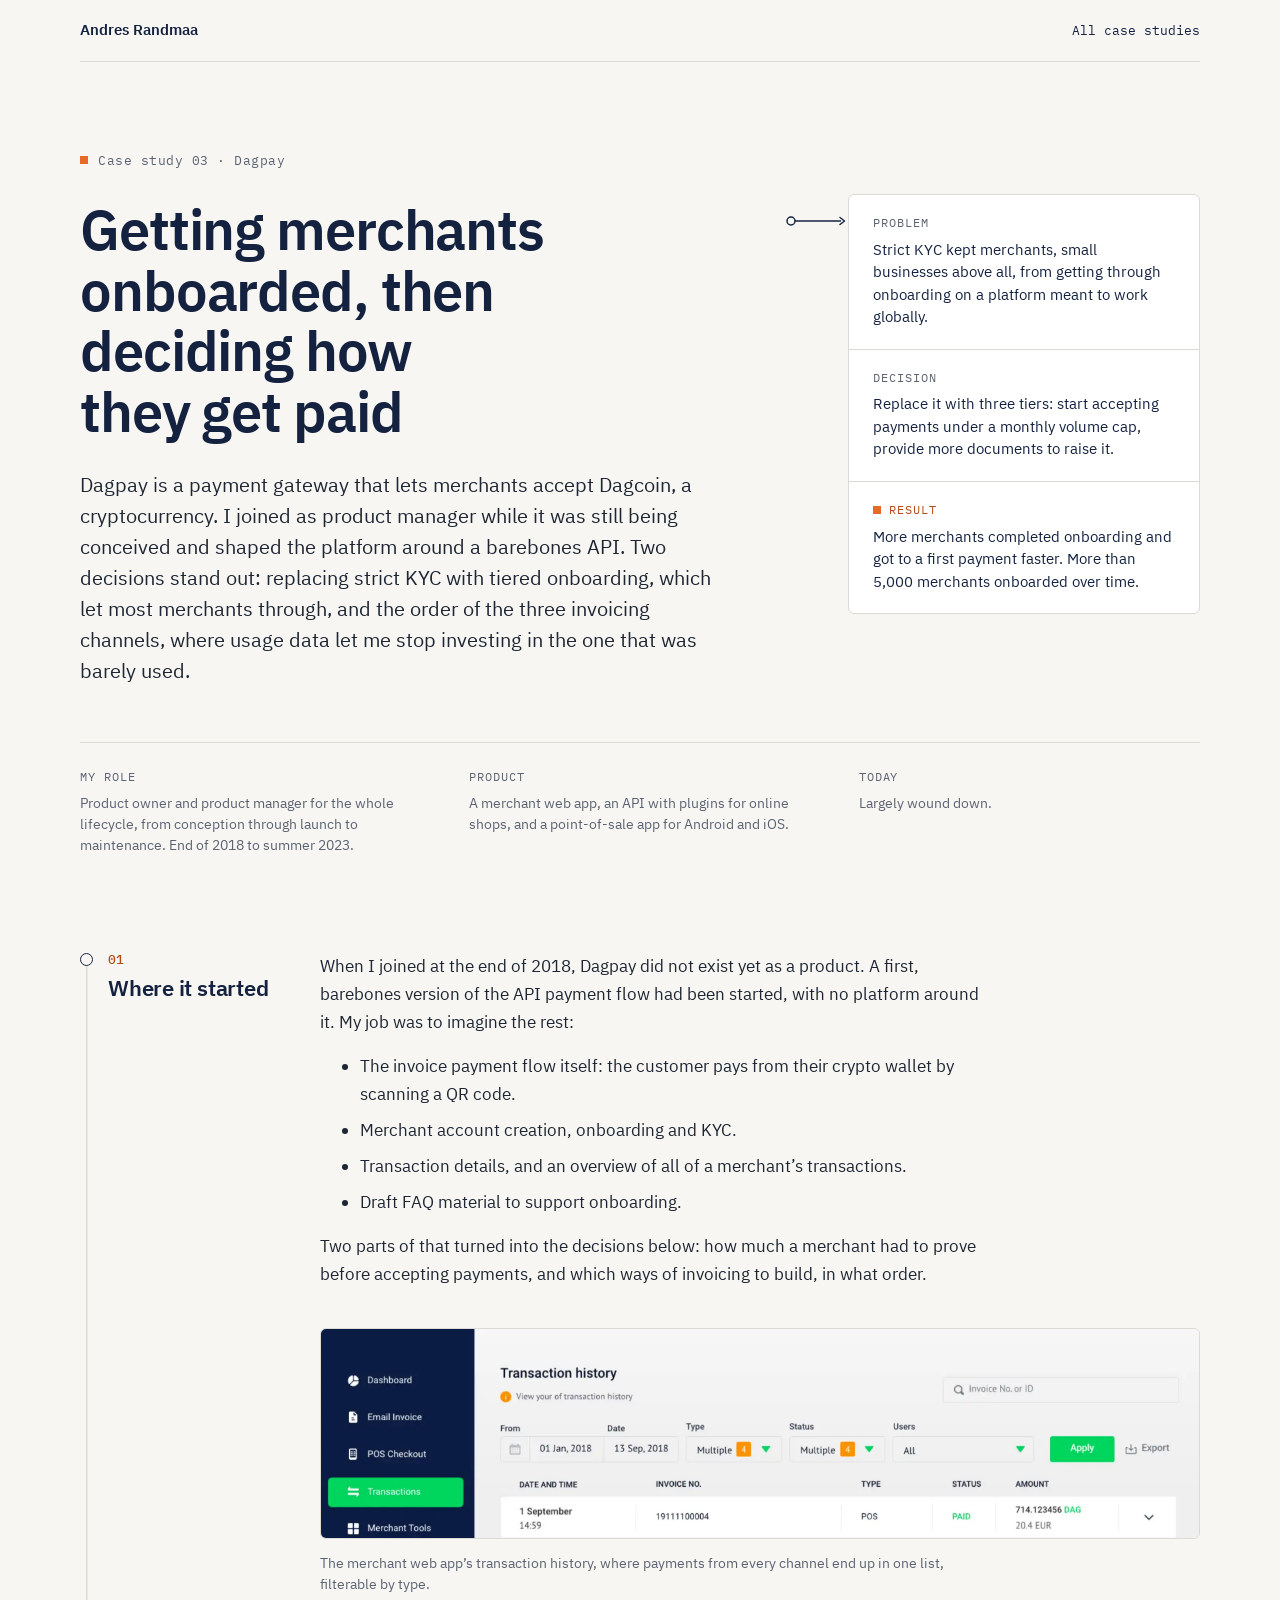
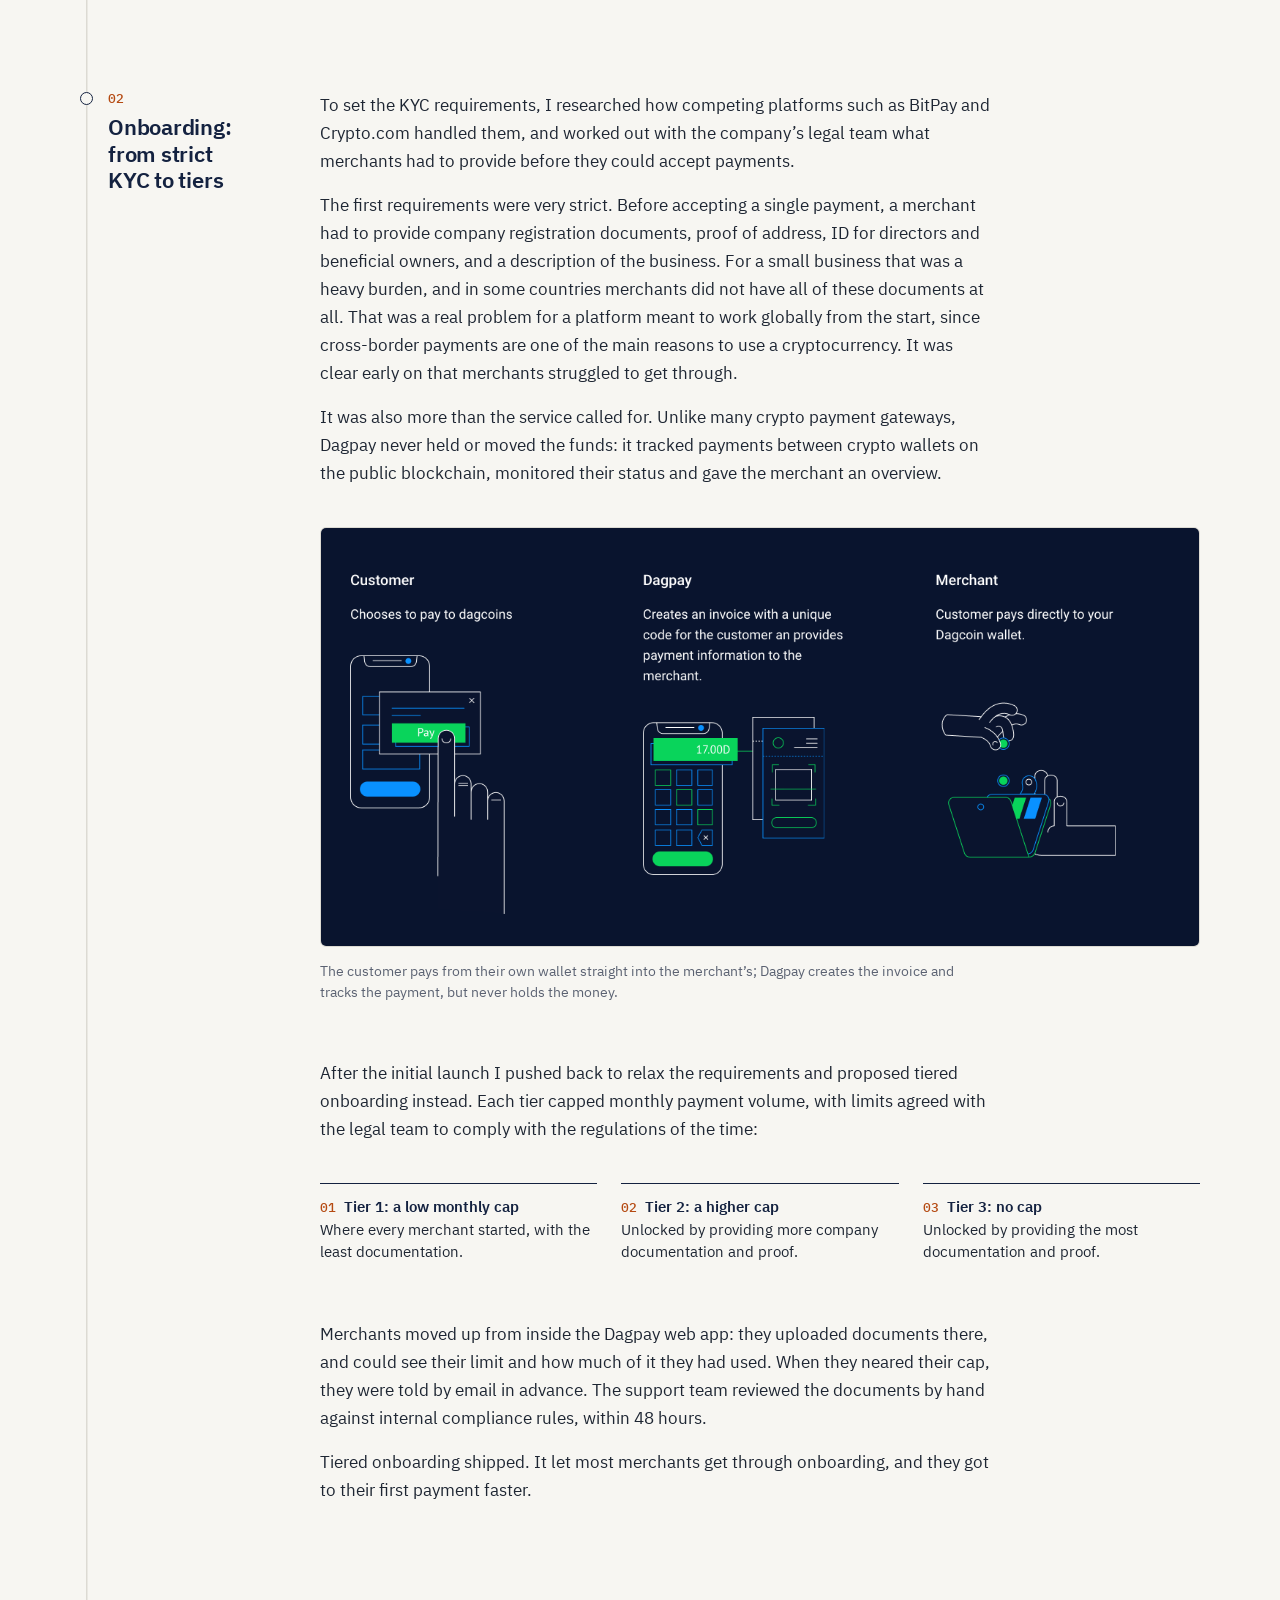
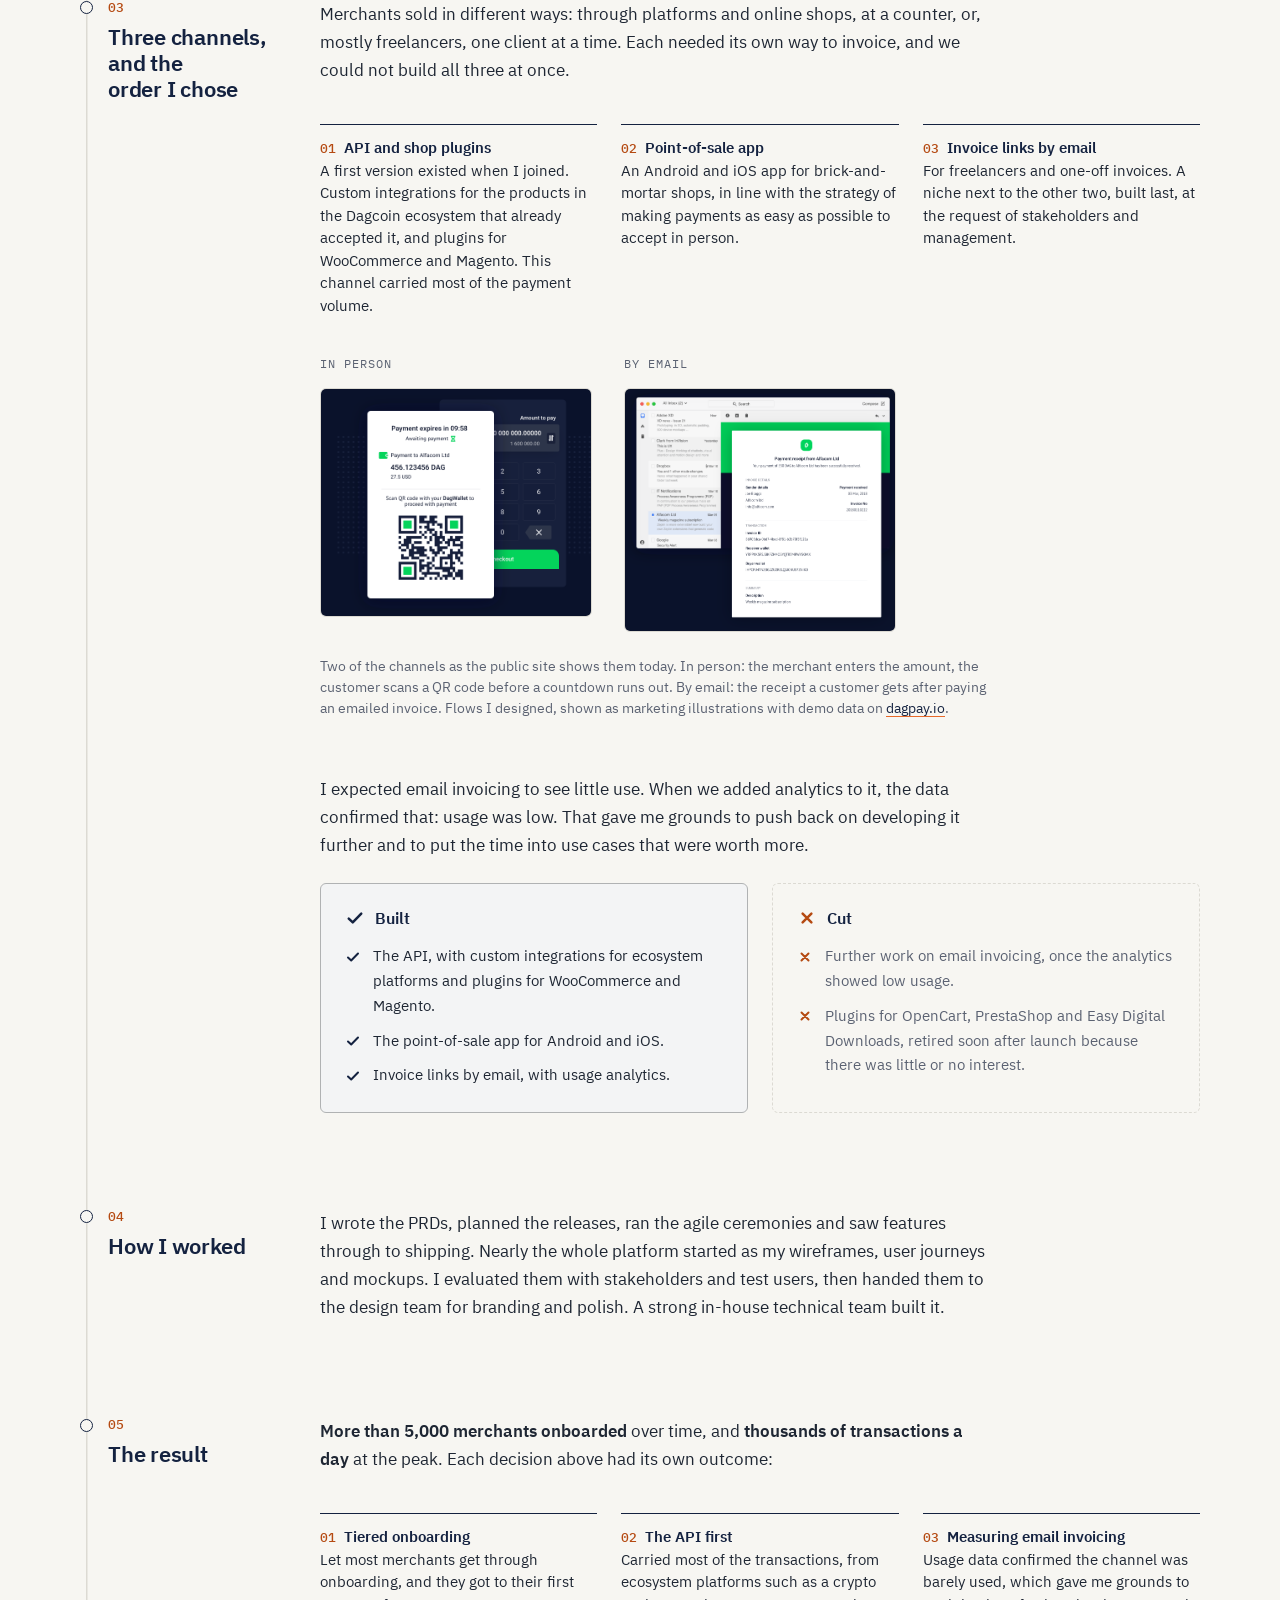
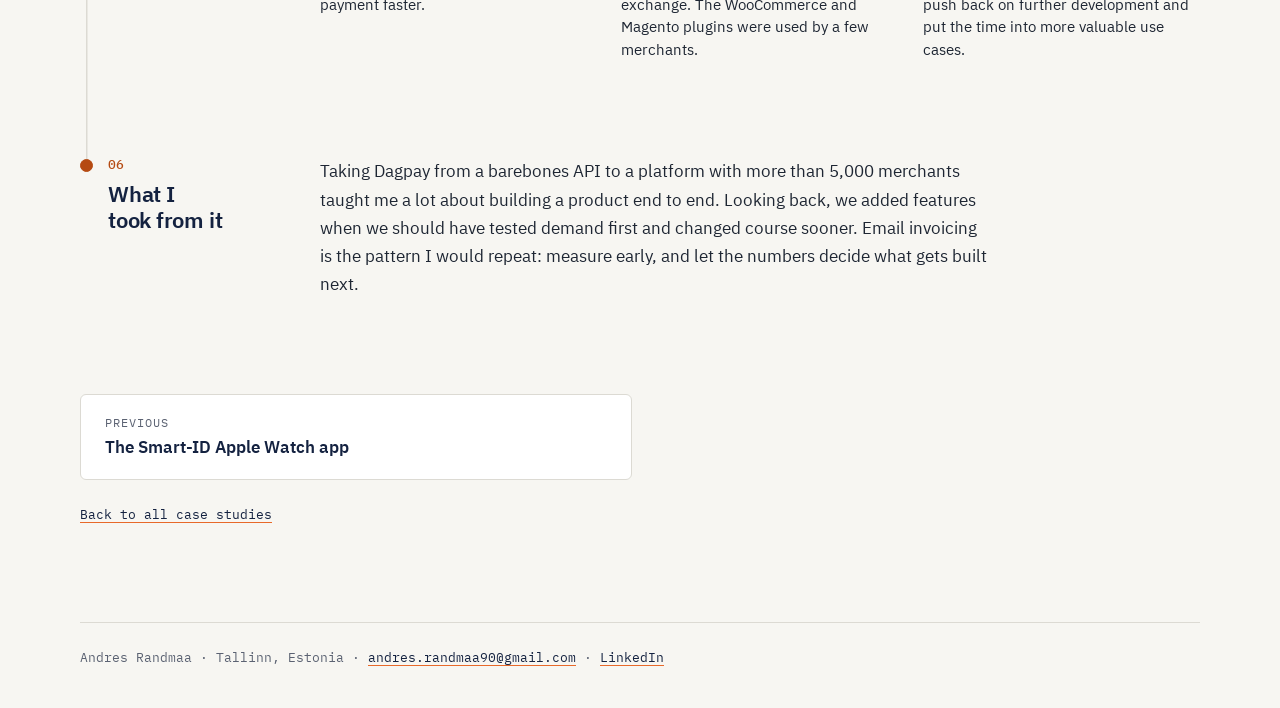
==== dagpay.html @ 3f81c3dc "Publish the portfolio site Generated from the private portfolio repo with scripts/publish.py.  Co-Au" ====
<!doctype html>
<html lang="en">
<head>
  <meta charset="utf-8">
  <meta name="viewport" content="width=device-width, initial-scale=1">
  <meta name="robots" content="noindex, nofollow">
  <title>Dagpay · Andres Randmaa</title>
  <meta name="description" content="How I replaced strict KYC with tiered onboarding at Dagpay, a crypto payment gateway for merchants, and ordered its three invoicing channels using usage data.">
  <link rel="icon" href="favicon.svg" type="image/svg+xml">
  <link rel="stylesheet" href="styles.css">
</head>
<body>
  <a class="skip" href="#main">Skip to content</a>
  <div class="wrap">
    <header class="site-header">
      <a class="site-name" href="index.html">Andres Randmaa</a>
      <nav aria-label="Site">
        <ul class="site-nav">
          <li><a href="index.html">All case studies</a></li>
        </ul>
      </nav>
    </header>

    <main id="main">
      <div class="intro intro-case">
        <div class="intro-text">
          <p class="eyebrow">Case study 03 · Dagpay</p>
          <h1>Getting merchants onboarded, then deciding how they get paid</h1>
          <p class="lede">Dagpay is a payment gateway that lets merchants accept Dagcoin, a cryptocurrency. I joined as product manager while it was still being conceived and shaped the platform around a barebones API. Two decisions stand out: replacing strict KYC with tiered onboarding, which let most merchants through, and the order of the three invoicing channels, where usage data let me stop investing in the one that was barely used.</p>
        </div>
        <dl class="facts">
          <div>
            <dt>Problem</dt>
            <dd>Strict KYC kept merchants, small businesses above all, from getting through onboarding on a platform meant to work globally.</dd>
          </div>
          <div>
            <dt>Decision</dt>
            <dd>Replace it with three tiers: start accepting payments under a monthly volume cap, provide more documents to raise it.</dd>
          </div>
          <div class="is-result">
            <dt>Result</dt>
            <dd>More merchants completed onboarding and got to a first payment faster. More than 5,000 merchants onboarded over time.</dd>
          </div>
        </dl>
      </div>
      <dl class="facts-meta">
        <div>
          <dt>My role</dt>
          <dd>Product owner and product manager for the whole lifecycle, from conception through launch to maintenance. End of 2018 to summer 2023.</dd>
        </div>
        <div>
          <dt>Product</dt>
          <dd>A merchant web app, an API with plugins for online shops, and a point-of-sale app for Android and iOS.</dd>
        </div>
        <div>
          <dt>Today</dt>
          <dd>Largely wound down.</dd>
        </div>
      </dl>

      <section aria-labelledby="problem">
        <h2 id="problem"><span class="step">01</span>Where it started</h2>
        <div class="prose">
          <p>When I joined at the end of 2018, Dagpay did not exist yet as a product. A first, barebones version of the API payment flow had been started, with no platform around it. My job was to imagine the rest:</p>
          <ul>
            <li>The invoice payment flow itself: the customer pays from their crypto wallet by scanning a QR code.</li>
            <li>Merchant account creation, onboarding and KYC.</li>
            <li>Transaction details, and an overview of all of a merchant’s transactions.</li>
            <li>Draft FAQ material to support onboarding.</li>
          </ul>
          <p>Two parts of that turned into the decisions below: how much a merchant had to prove before accepting payments, and which ways of invoicing to build, in what order.</p>
        </div>

        <figure>
          <img class="shot" src="assets/dagpay/site-transactions.png" width="1496" height="355" alt="The Dagpay merchant web app as shown on the public site. A sidebar with Dashboard, Email Invoice, POS Checkout, Transactions (selected) and Merchant Tools. The Transaction history page has a date range from 1 Jan 2018 to 13 Sep 2018, filters for type, status and users, Apply and Export, and a first row: 1 September 14:59, invoice 19111100004, type POS, status Paid, 714.123456 DAG, 20.4 EUR.">
          <figcaption>The merchant web app’s transaction history, where payments from every channel end up in one list, filterable by type.</figcaption>
        </figure>
      </section>

      <section aria-labelledby="onboarding">
        <h2 id="onboarding"><span class="step">02</span>Onboarding: from strict KYC to tiers</h2>
        <div class="prose">
          <p>To set the KYC requirements, I researched how competing platforms such as BitPay and Crypto.com handled them, and worked out with the company’s legal team what merchants had to provide before they could accept payments.</p>
          <p>The first requirements were very strict. Before accepting a single payment, a merchant had to provide company registration documents, proof of address, ID for directors and beneficial owners, and a description of the business. For a small business that was a heavy burden, and in some countries merchants did not have all of these documents at all. That was a real problem for a platform meant to work globally from the start, since cross-border payments are one of the main reasons to use a cryptocurrency. It was clear early on that merchants struggled to get through.</p>
          <p>It was also more than the service called for. Unlike many crypto payment gateways, Dagpay never held or moved the funds: it tracked payments between crypto wallets on the public blockchain, monitored their status and gave the merchant an overview.</p>
        </div>

        <figure>
          <img class="shot" src="assets/dagpay/site-how-it-works.png" width="1200" height="571" alt="Three line illustrations from the Dagpay website. Customer: chooses to pay in dagcoins, a finger tapping a green Pay button on a phone. Dagpay: creates an invoice with a unique code for the customer and provides payment information to the merchant, a point-of-sale keypad showing 17.00D next to a QR code. Merchant: customer pays directly to your Dagcoin wallet, a hand dropping a coin into a wallet.">
          <figcaption>The customer pays from their own wallet straight into the merchant’s; Dagpay creates the invoice and tracks the payment, but never holds the money.</figcaption>
        </figure>

        <div class="prose">
          <p>After the initial launch I pushed back to relax the requirements and proposed tiered onboarding instead. Each tier capped monthly payment volume, with limits agreed with the legal team to comply with the regulations of the time:</p>
        </div>
        <ol class="flow">
          <li>
            <strong>Tier 1: a low monthly cap</strong>
            Where every merchant started, with the least documentation.
          </li>
          <li>
            <strong>Tier 2: a higher cap</strong>
            Unlocked by providing more company documentation and proof.
          </li>
          <li>
            <strong>Tier 3: no cap</strong>
            Unlocked by providing the most documentation and proof.
          </li>
        </ol>
        <div class="prose">
          <p>Merchants moved up from inside the Dagpay web app: they uploaded documents there, and could see their limit and how much of it they had used. When they neared their cap, they were told by email in advance. The support team reviewed the documents by hand against internal compliance rules, within 48 hours.</p>
          <p>Tiered onboarding shipped. It let most merchants get through onboarding, and they got to their first payment faster.</p>
        </div>
      </section>

      <section aria-labelledby="order">
        <h2 id="order"><span class="step">03</span>Three channels, and the order I chose</h2>
        <div class="prose">
          <p>Merchants sold in different ways: through platforms and online shops, at a counter, or, mostly freelancers, one client at a time. Each needed its own way to invoice, and we could not build all three at once.</p>
        </div>
        <ol class="flow">
          <li>
            <strong>API and shop plugins</strong>
            A first version existed when I joined. Custom integrations for the products in the Dagcoin ecosystem that already accepted it, and plugins for WooCommerce and Magento. This channel carried most of the payment volume.
          </li>
          <li>
            <strong>Point-of-sale app</strong>
            An Android and iOS app for brick-and-mortar shops, in line with the strategy of making payments as easy as possible to accept in person.
          </li>
          <li>
            <strong>Invoice links by email</strong>
            For freelancers and one-off invoices. A niche next to the other two, built last, at the request of stakeholders and management.
          </li>
        </ol>

        <figure class="pair">
          <div>
            <h3>In person</h3>
            <img class="shot" src="assets/dagpay/site-pos.png" width="1280" height="1080" alt="Point-of-sale checkout as shown on the Dagpay website. Behind, the merchant’s keypad for entering the amount to pay. In front, the screen the customer sees: Payment expires in 09:58, awaiting payment, payment to Alfacom Ltd, 456.123456 DAG, 27.5 USD, and a QR code to scan with the DagWallet app.">
          </div>
          <div>
            <h3>By email</h3>
            <img class="shot" src="assets/dagpay/site-email.png" width="1290" height="1160" alt="Email invoicing as shown on the Dagpay website. A mail client with a payment receipt from Alfacom Ltd open: your payment of 550 DAG has been received, with sender details, payment date, invoice number, invoice ID, receiver and buyer wallets, and the description Weekly magazine subscription.">
          </div>
          <figcaption>Two of the channels as the public site shows them today. In person: the merchant enters the amount, the customer scans a QR code before a countdown runs out. By email: the receipt a customer gets after paying an emailed invoice. Flows I designed, shown as marketing illustrations with demo data on <a href="https://www.dagpay.io">dagpay.io</a>.</figcaption>
        </figure>

        <div class="prose">
          <p>I expected email invoicing to see little use. When we added analytics to it, the data confirmed that: usage was low. That gave me grounds to push back on developing it further and to put the time into use cases that were worth more.</p>
        </div>
        <div class="split">
          <div class="panel">
            <h3>Built</h3>
            <ul>
              <li>The API, with custom integrations for ecosystem platforms and plugins for WooCommerce and Magento.</li>
              <li>The point-of-sale app for Android and iOS.</li>
              <li>Invoice links by email, with usage analytics.</li>
            </ul>
          </div>
          <div class="panel">
            <h3>Cut</h3>
            <ul>
              <li>Further work on email invoicing, once the analytics showed low usage.</li>
              <li>Plugins for OpenCart, PrestaShop and Easy Digital Downloads, retired soon after launch because there was little or no interest.</li>
            </ul>
          </div>
        </div>
      </section>

      <section aria-labelledby="work">
        <h2 id="work"><span class="step">04</span>How I worked</h2>
        <div class="prose">
          <p>I wrote the PRDs, planned the releases, ran the agile ceremonies and saw features through to shipping. Nearly the whole platform started as my wireframes, user journeys and mockups. I evaluated them with stakeholders and test users, then handed them to the design team for branding and polish. A strong in-house technical team built it.</p>
        </div>
      </section>

      <section aria-labelledby="result">
        <h2 id="result"><span class="step">05</span>The result</h2>
        <div class="prose">
          <p><strong>More than 5,000 merchants onboarded</strong> over time, and <strong>thousands of transactions a day</strong> at the peak. Each decision above had its own outcome:</p>
        </div>
        <ol class="flow">
          <li>
            <strong>Tiered onboarding</strong>
            Let most merchants get through onboarding, and they got to their first payment faster.
          </li>
          <li>
            <strong>The API first</strong>
            Carried most of the transactions, from ecosystem platforms such as a crypto exchange. The WooCommerce and Magento plugins were used by a few merchants.
          </li>
          <li>
            <strong>Measuring email invoicing</strong>
            Usage data confirmed the channel was barely used, which gave me grounds to push back on further development and put the time into more valuable use cases.
          </li>
        </ol>
      </section>

      <section aria-labelledby="learned">
        <h2 id="learned"><span class="step">06</span>What I took from it</h2>
        <div class="prose">
          <p>Taking Dagpay from a barebones API to a platform with more than 5,000 merchants taught me a lot about building a product end to end. Looking back, we added features when we should have tested demand first and changed course sooner. Email invoicing is the pattern I would repeat: measure early, and let the numbers decide what gets built next.</p>
        </div>
      </section>

      <nav class="next" aria-label="More case studies">
        <a href="smart-id.html"><span>Previous</span>The Smart-ID Apple Watch app</a>
      </nav>
      <p class="next-home"><a href="index.html">Back to all case studies</a></p>
    </main>

    <footer class="site-footer">
      <p>Andres Randmaa · Tallinn, Estonia · <a href="mailto:andres.randmaa90@gmail.com">andres.randmaa90@gmail.com</a> · <a href="https://www.linkedin.com/in/andres-randmaa-b232aaa1">LinkedIn</a></p>
    </footer>
  </div>
</body>
</html>
---- styles.css ----
/* Andres Randmaa — portfolio
   Plain CSS, no build step. Spacing sits on a 4px grid.
   Look: a working document. Navy ink, orange marks, IBM Plex Sans with
   Plex Mono for labels, a faint dot grid behind each page's intro. */

@font-face {
  font-family: "IBM Plex Sans";
  font-style: normal;
  font-weight: 400;
  font-display: swap;
  src: url("assets/fonts/ibm-plex-sans-latin-400.woff2") format("woff2");
  unicode-range: U+0000-00FF, U+0131, U+0152-0153, U+02BB-02BC, U+02C6, U+02DA, U+02DC, U+0304, U+0308, U+0329, U+2000-206F, U+20AC, U+2122, U+2191, U+2193, U+2212, U+2215, U+FEFF, U+FFFD;
}

@font-face {
  font-family: "IBM Plex Sans";
  font-style: normal;
  font-weight: 600;
  font-display: swap;
  src: url("assets/fonts/ibm-plex-sans-latin-600.woff2") format("woff2");
  unicode-range: U+0000-00FF, U+0131, U+0152-0153, U+02BB-02BC, U+02C6, U+02DA, U+02DC, U+0304, U+0308, U+0329, U+2000-206F, U+20AC, U+2122, U+2191, U+2193, U+2212, U+2215, U+FEFF, U+FFFD;
}

@font-face {
  font-family: "IBM Plex Mono";
  font-style: normal;
  font-weight: 400;
  font-display: swap;
  src: url("assets/fonts/ibm-plex-mono-latin-400.woff2") format("woff2");
  unicode-range: U+0000-00FF, U+0131, U+0152-0153, U+02BB-02BC, U+02C6, U+02DA, U+02DC, U+0304, U+0308, U+0329, U+2000-206F, U+20AC, U+2122, U+2191, U+2193, U+2212, U+2215, U+FEFF, U+FFFD;
}

@font-face {
  font-family: "IBM Plex Mono";
  font-style: normal;
  font-weight: 500;
  font-display: swap;
  src: url("assets/fonts/ibm-plex-mono-latin-500.woff2") format("woff2");
  unicode-range: U+0000-00FF, U+0131, U+0152-0153, U+02BB-02BC, U+02C6, U+02DA, U+02DC, U+0304, U+0308, U+0329, U+2000-206F, U+20AC, U+2122, U+2191, U+2193, U+2212, U+2215, U+FEFF, U+FFFD;
}

:root {
  --bg: #f7f6f2;
  --surface: #ffffff;
  --tint: #eceae4;
  --ink: #142240;
  --text: #1e2633;
  --muted: #5b6272;
  --line: #dcdad3;
  --grid: rgb(20 34 64 / 0.1);
  --accent: #e8692a;       /* marks only: squares and icons, never text */
  --accent-text: #b54a12;  /* orange for small text, and fills behind text */
  --on-accent: #ffffff;

  --font: "IBM Plex Sans", -apple-system, BlinkMacSystemFont, "Segoe UI", "Helvetica Neue", sans-serif;
  --mono: "IBM Plex Mono", ui-monospace, "SF Mono", Menlo, Consolas, monospace;

  --measure: 42rem;
  --wide: 70rem;
  --gutter: 2rem;
  --radius: 6px;

  /* Journey-map connector: hollow node, line, arrowhead. Used as a mask so
     it takes the theme's ink colour. */
  --connector: url("data:image/svg+xml,%3Csvg xmlns='http://www.w3.org/2000/svg' viewBox='0 0 64 12' fill='none' stroke='black' stroke-width='1.5'%3E%3Ccircle cx='6' cy='6' r='4'/%3E%3Cpath d='M10 6h46'/%3E%3Cpath d='M55 2.5l4.5 3.5-4.5 3.5' stroke-linejoin='round' stroke-linecap='round'/%3E%3C/svg%3E");
}

@media (prefers-color-scheme: dark) {
  :root {
    --bg: #0e1626;
    --surface: #152036;
    --tint: #1a2740;
    --ink: #e8ecf4;
    --text: #d3d9e4;
    --muted: #9aa3b5;
    --line: #28344c;
    --grid: rgb(232 236 244 / 0.07);
    --accent: #f0803f;
    --accent-text: #f59a63;
    --on-accent: #0e1626;
  }
}

*,
*::before,
*::after {
  box-sizing: border-box;
}

html {
  -webkit-text-size-adjust: 100%;
  text-size-adjust: 100%;
  scroll-padding-top: 5rem;
}

::selection {
  background: var(--accent-text);
  color: var(--on-accent);
}

body {
  margin: 0;
  background: var(--bg);
  color: var(--text);
  font-family: var(--font);
  font-size: 1.0625rem;
  line-height: 1.65;
  text-rendering: optimizeLegibility;
  -webkit-font-smoothing: antialiased;
}

strong,
b {
  font-weight: 600;
}

a {
  color: var(--ink);
  text-decoration-thickness: 1px;
  text-decoration-color: var(--accent);
  text-underline-offset: 0.2em;
}

a:hover {
  text-decoration-thickness: 2px;
}

:focus-visible {
  outline: 2px solid var(--accent);
  outline-offset: 3px;
  border-radius: 2px;
}

.skip {
  position: absolute;
  left: -999rem;
}

.skip:focus {
  left: var(--gutter);
  top: 0.75rem;
  z-index: 20;
  background: var(--surface);
  padding: 0.5rem 0.75rem;
}

/* Layout */

.wrap {
  max-width: calc(var(--wide) + 2 * var(--gutter));
  margin: 0 auto;
  padding: 0 var(--gutter);
}

.prose {
  max-width: var(--measure);
}

/* Stays in reach while reading a long case study. */
.site-header {
  position: sticky;
  top: 0;
  z-index: 10;
  display: flex;
  flex-wrap: wrap;
  justify-content: space-between;
  align-items: center;
  gap: 0.5rem 2rem;
  padding: 1.125rem 0;
  border-bottom: 1px solid var(--line);
  background: color-mix(in srgb, var(--bg) 92%, transparent);
  -webkit-backdrop-filter: saturate(1.4) blur(12px);
  backdrop-filter: saturate(1.4) blur(12px);
}

.site-header a {
  color: var(--ink);
  text-decoration: none;
}

.site-header a:hover {
  text-decoration: underline;
  text-decoration-color: var(--accent);
}

.site-name {
  font-size: 0.9375rem;
  font-weight: 600;
}

.site-name,
.site-nav li {
  white-space: nowrap;
}

.site-nav {
  display: flex;
  flex-wrap: wrap;
  gap: 0.25rem 1.5rem;
  margin: 0;
  padding: 0;
  list-style: none;
  font-family: var(--mono);
  font-size: 0.8125rem;
}

.site-nav [aria-current="page"] {
  text-decoration: underline;
  text-underline-offset: 0.3em;
}

main {
  padding: 0 0 6rem;
}

.site-footer {
  display: flex;
  flex-wrap: wrap;
  justify-content: space-between;
  gap: 0.5rem 1.5rem;
  border-top: 1px solid var(--line);
  padding: 1.5rem 0 2.5rem;
  color: var(--muted);
  font-family: var(--mono);
  font-size: 0.8125rem;
}

.site-footer p {
  margin: 0;
}

/* Type */

h1,
h2,
h3,
h4 {
  color: var(--ink);
  line-height: 1.2;
  margin: 0;
  text-wrap: balance;
}

h1 {
  font-size: clamp(2.25rem, 1.5rem + 2.8vw, 3.5rem);
  font-weight: 600;
  line-height: 1.08;
  letter-spacing: -0.02em;
  max-width: 17ch;
}

h2 {
  font-size: 1.5rem;
  font-weight: 600;
  letter-spacing: -0.01em;
  margin-top: 5rem;
}

h3 {
  font-size: 1.125rem;
  font-weight: 600;
  margin-top: 2.5rem;
}

p,
ul,
ol {
  margin: 1rem 0 0;
}

.screens + .prose,
.map + .prose {
  margin-top: 2rem;
}

.prose li + li {
  margin-top: 0.5rem;
}

/* Mono label with an orange square, above each page title. */
.eyebrow {
  display: flex;
  align-items: center;
  gap: 0.625rem;
  margin: 0 0 1.75rem;
  color: var(--muted);
  font-family: var(--mono);
  font-size: 0.8125rem;
  letter-spacing: 0.04em;
}

.eyebrow::before {
  content: "";
  flex: none;
  width: 8px;
  height: 8px;
  background: var(--accent);
}

.lede {
  margin-top: 1.75rem;
  font-size: clamp(1.125rem, 1.05rem + 0.35vw, 1.25rem);
  line-height: 1.55;
  max-width: 40rem;
}

.step {
  display: block;
  margin-bottom: 0.5rem;
  color: var(--accent-text);
  font-family: var(--mono);
  font-size: 0.8125rem;
  font-weight: 500;
  letter-spacing: 0;
}

.source {
  color: var(--muted);
  font-size: 0.875rem;
}

/* Small mono label in a box: Before, After, a domain. */
.tag {
  display: inline-block;
  padding: 0.0625rem 0.5rem;
  border: 1px solid currentColor;
  border-radius: 3px;
  font-family: var(--mono);
  font-size: 0.6875rem;
  font-weight: 500;
  letter-spacing: 0.08em;
  line-height: 1.6;
  text-transform: uppercase;
  white-space: nowrap;
}

/* Intro at the top of every page. Its mark comes from Andres's journey
   maps: a connector that starts at a hollow node and ends in an arrow,
   leading from the intro text to the card beside it. */

.intro {
  padding: 5.5rem 0 4.5rem;
}

.contents,
.intro-case .facts {
  position: relative;
}

.contents::before,
.intro-case .facts::before {
  content: "";
  position: absolute;
  top: 1.25rem;
  left: -4rem;
  width: 4rem;
  height: 0.75rem;
  background: var(--ink);
  -webkit-mask: var(--connector) left center / 100% 100% no-repeat;
  mask: var(--connector) left center / 100% 100% no-repeat;
}

@media (max-width: 60rem) {
  .contents::before,
  .intro-case .facts::before {
    display: none;
  }
}

/* Home: text on the left, a contents card on the right. */
.intro-home {
  display: flex;
  flex-wrap: wrap;
  align-items: flex-end;
  gap: 3rem 4rem;
}

.intro-text {
  flex: 1 1 34rem;
  min-width: 0;
}

.intro-links {
  display: flex;
  flex-wrap: wrap;
  gap: 0.75rem;
  margin-top: 2.25rem;
}

.button {
  display: inline-flex;
  align-items: center;
  min-height: 2.75rem;
  padding: 0 1.25rem;
  border: 1px solid var(--ink);
  border-radius: 4px;
  color: var(--ink);
  font-size: 0.9375rem;
  font-weight: 600;
  text-decoration: none;
}

.button:hover {
  background: var(--surface);
}

.button-primary {
  background: var(--ink);
  color: var(--bg);
}

.button-primary:hover {
  background: var(--ink);
  box-shadow: 0 0 0 3px var(--grid);
}

.contents {
  flex: 0 1 21rem;
  min-width: 0;
  padding: 0.5rem 1.5rem 0.75rem;
  background: var(--surface);
  border: 1px solid var(--line);
  border-radius: var(--radius);
}

.contents h2 {
  margin: 0.75rem 0 0.25rem;
  color: var(--muted);
  font-family: var(--mono);
  font-size: 0.75rem;
  font-weight: 400;
  letter-spacing: 0.08em;
  text-transform: uppercase;
}

.contents ol {
  margin: 0;
  padding: 0;
  list-style: none;
}

.contents li + li {
  border-top: 1px solid var(--line);
}

.contents a {
  display: grid;
  grid-template-columns: 2rem 1fr auto;
  gap: 0.75rem;
  align-items: baseline;
  padding: 0.875rem 0;
  text-decoration: none;
}

.contents a:hover strong {
  text-decoration: underline;
  text-decoration-color: var(--accent);
  text-underline-offset: 0.2em;
}

.contents .num {
  color: var(--accent-text);
  font-family: var(--mono);
  font-size: 0.8125rem;
}

.contents strong {
  display: block;
  color: var(--ink);
  line-height: 1.4;
}

.contents .domain {
  color: var(--muted);
  font-size: 0.875rem;
}

.contents .count {
  color: var(--muted);
  font-family: var(--mono);
  font-size: 0.75rem;
}

/* Case study intro: title and intro on the left, the problem, decision and
   result card beside them, so the outcome is visible on arrival. Background
   facts follow underneath as a muted, unboxed row. */

.intro-case {
  display: flex;
  flex-wrap: wrap;
  align-items: flex-start;
  gap: 2.5rem 4rem;
  padding-bottom: 3.5rem;
}

.intro-case .intro-text {
  flex: 1 1 34rem;
  min-width: 0;
}

.facts {
  flex: 0 1 22rem;
  min-width: 0;
  margin: 2.75rem 0 0;  /* lines the card up with the headline, below the eyebrow */
  background: var(--surface);
  border: 1px solid var(--line);
  border-radius: var(--radius);
}

.facts > div {
  padding: 1.125rem 1.5rem 1.25rem;
}

.facts > div + div {
  border-top: 1px solid var(--line);
}

.facts dt,
.facts-meta dt {
  display: flex;
  align-items: center;
  gap: 0.5rem;
  color: var(--muted);
  font-family: var(--mono);
  font-size: 0.75rem;
  letter-spacing: 0.08em;
  text-transform: uppercase;
}

.facts dd {
  margin: 0.375rem 0 0;
  color: var(--ink);
  font-size: 0.9375rem;
  line-height: 1.5;
}

.facts .is-result dt {
  color: var(--accent-text);
}

.facts .is-result dt::before {
  content: "";
  width: 8px;
  height: 8px;
  background: var(--accent);
}

.facts-meta {
  display: grid;
  grid-template-columns: repeat(auto-fit, minmax(15rem, 1fr));
  gap: 1.25rem 3rem;
  margin: 0;
  padding-top: 1.5rem;
  border-top: 1px solid var(--line);
}

.facts-meta dd {
  margin: 0.375rem 0 0;
  max-width: 28rem;
  color: var(--muted);
  font-size: 0.875rem;
  line-height: 1.5;
}

@media (max-width: 60rem) {
  .facts {
    flex-basis: 100%;
    margin-top: 0;
  }
}

/* Case study sections: number and title in a left column that stays in
   view, content on the right. */

main > section {
  display: grid;
  grid-template-columns: 12rem minmax(0, 1fr);
  column-gap: 3rem;
  align-items: start;
  padding-top: 6rem;
}

main > section > * {
  grid-column: 2;
  min-width: 0;
}

main > section > h2 {
  grid-column: 1;
  grid-row: 1 / span 60;
  position: sticky;
  top: 5.5rem;
  margin: 0;
  padding-left: 1.75rem;
  font-size: 1.375rem;
}

/* The journey rail: a line down the left column joining the sections, with
   a hollow node at each section number. The titles stick while you read, so
   each node travels down the rail with its section; the last one is filled. */
main > section {
  background: linear-gradient(var(--line), var(--line)) 6px 0 / 1.5px 100% no-repeat;
}

main > section:first-of-type {
  background-position: 6px 6.5rem;
}

main > section:last-of-type {
  background-size: 1.5px 6.5rem;
}

main > section:first-of-type:last-of-type {
  background: none;
}

main > section > h2 .step {
  position: relative;
}

main > section > h2 .step::before {
  content: "";
  position: absolute;
  left: -1.75rem;
  top: 50%;
  width: 0.8125rem;
  height: 0.8125rem;
  margin-top: -0.40625rem;
  border: 1.5px solid var(--ink);
  border-radius: 50%;
  background: var(--bg);
}

main > section:last-of-type > h2 .step::before {
  border-color: var(--accent-text);
  background: var(--accent-text);
}

main > section > h2 + *,
main > section > h2 + * > :first-child {
  margin-top: 0;
}

@media (max-width: 56rem) {
  main > section {
    display: block;
    padding-top: 4.5rem;
  }

  main > section,
  main > section:first-of-type,
  main > section:last-of-type {
    background: none;
  }

  main > section > h2 {
    position: static;
    margin-bottom: 1.25rem;
    padding-left: 0;
    font-size: 1.5rem;
  }

  main > section > h2 .step::before {
    display: none;
  }
}

/* Built / cut */

.split {
  display: grid;
  grid-template-columns: repeat(auto-fit, minmax(16rem, 1fr));
  gap: 1.5rem;
  margin-top: 1.5rem;
}

.panel {
  padding: 1.5rem;
  background: var(--surface);
  border: 1px solid var(--line);
  border-radius: var(--radius);
}

.panel h3 {
  display: flex;
  align-items: center;
  gap: 0.625rem;
  margin-top: 0;
  font-size: 1rem;
}

.panel ul {
  padding: 0;
  list-style: none;
  font-size: 0.9375rem;
}

.panel li {
  position: relative;
  padding-left: 1.75rem;
}

.panel li + li {
  margin-top: 0.625rem;
}

/* Built first, cut second. Built is a solid navy-tinted panel with navy
   checks; cut sits back, unfilled with a dashed edge, its crosses in orange.
   Icons are masks so they take the theme's colours. */
.panel h3::before,
.panel li::before {
  content: "";
  flex: none;
  background: currentColor;
  -webkit-mask: var(--icon) center / contain no-repeat;
  mask: var(--icon) center / contain no-repeat;
}

.panel h3::before {
  width: 1.25rem;
  height: 1.25rem;
}

.panel li::before {
  position: absolute;
  left: 0;
  top: 0.3em;
  width: 1rem;
  height: 1rem;
}

.split > .panel:nth-child(1) {
  --icon: url("data:image/svg+xml,%3Csvg xmlns='http://www.w3.org/2000/svg' viewBox='0 0 16 16' fill='none' stroke='black' stroke-width='2' stroke-linecap='round' stroke-linejoin='round'%3E%3Cpath d='M3 8.5l3.2 3L13 4.5'/%3E%3C/svg%3E");
  background: color-mix(in srgb, var(--ink) 5%, var(--surface));
  border-color: color-mix(in srgb, var(--ink) 22%, var(--line));
}

.split > .panel:nth-child(1) h3::before,
.split > .panel:nth-child(1) li::before {
  color: var(--ink);
}

.split > .panel:nth-child(2) {
  --icon: url("data:image/svg+xml,%3Csvg xmlns='http://www.w3.org/2000/svg' viewBox='0 0 16 16' fill='none' stroke='black' stroke-width='2' stroke-linecap='round'%3E%3Cpath d='M4.5 4.5l7 7M11.5 4.5l-7 7'/%3E%3C/svg%3E");
  background: transparent;
  border-style: dashed;
}

.split > .panel:nth-child(2) h3::before,
.split > .panel:nth-child(2) li::before {
  color: var(--accent-text);
}

.split > .panel:nth-child(2) li {
  color: var(--muted);
}

/* Flow */

.flow {
  display: grid;
  grid-template-columns: repeat(auto-fit, minmax(11rem, 1fr));
  gap: 2rem 1.5rem;
  margin: 2.5rem 0 0;
  padding: 0;
  list-style: none;
  counter-reset: flow;
}

.flow + .prose,
.flow + figure {
  margin-top: 2.5rem;
}

.flow li {
  counter-increment: flow;
  padding-top: 0.75rem;
  border-top: 1px solid var(--ink);
  font-size: 0.9375rem;
  line-height: 1.5;
}

.flow li strong {
  display: block;
  color: var(--ink);
}

.flow li strong::before {
  content: counter(flow, decimal-leading-zero) " ";
  color: var(--accent-text);
  font-family: var(--mono);
  font-size: 0.8125rem;
  font-weight: 500;
}

/* Figures */

figure {
  margin: 2.5rem 0 0;
}

figcaption {
  margin-top: 0.875rem;
  color: var(--muted);
  font-size: 0.875rem;
  line-height: 1.5;
  max-width: var(--measure);
}

/* Before / After labels are filled pills, like the condition labels on
   Andres's journey maps: navy for before, orange for after. One rule
   everywhere: the pill sits above its image; captions only describe. */
.label {
  display: inline-block;
  padding: 0.125rem 0.625rem;
  border: 0;
  border-radius: 999px;
  background: var(--ink);
  color: var(--bg);
  font-family: var(--mono);
  font-size: 0.6875rem;
  font-weight: 500;
  letter-spacing: 0.08em;
  line-height: 1.6;
  text-transform: uppercase;
}

.label {
  margin: 0 0 0.75rem;
}

.label-after {
  background: var(--accent-text);
  color: var(--on-accent);
}

img {
  display: block;
  max-width: 100%;
  height: auto;
}

/* Diagrams exported on a light canvas keep that canvas in dark mode. */
.map > a {
  display: block;
  padding: 0.5rem;
  background: #fff;
  border: 1px solid var(--line);
  border-radius: var(--radius);
}

/* Desktop screenshots */
.shot {
  width: 100%;
  border: 1px solid var(--line);
  border-radius: var(--radius);
  background: var(--surface);
}

/* Numbered markers placed over a screenshot, matched by a numbered list. */
.annotated {
  position: relative;
}

.marker {
  position: absolute;
  transform: translate(-50%, -50%);
  display: grid;
  place-items: center;
  width: 1.625rem;
  height: 1.625rem;
  border-radius: 50%;
  background: var(--accent-text);
  color: var(--on-accent);
  box-shadow: 0 0 0 3px var(--surface);
  font-family: var(--mono);
  font-size: 0.8125rem;
  font-weight: 500;
  line-height: 1;
}

.details {
  display: grid;
  grid-template-columns: repeat(auto-fit, minmax(15rem, 1fr));
  gap: 1.5rem 2rem;
  margin-top: 1.5rem;
  padding: 1.5rem 0 0;
  border-top: 1px solid var(--line);
  list-style: none;
  counter-reset: detail;
}

.prose .details li + li {
  margin-top: 0;
}

.details li {
  counter-increment: detail;
  position: relative;
  padding-left: 2.375rem;
  font-size: 0.9375rem;
  line-height: 1.55;
}

.details li::before {
  content: counter(detail);
  position: absolute;
  left: 0;
  top: 0;
  display: grid;
  place-items: center;
  width: 1.625rem;
  height: 1.625rem;
  border-radius: 50%;
  background: var(--accent-text);
  color: var(--on-accent);
  font-family: var(--mono);
  font-size: 0.8125rem;
  font-weight: 500;
  line-height: 1;
}

.details strong {
  display: block;
  color: var(--ink);
}

/* Before / after pair of desktop screenshots */
.pair {
  display: grid;
  grid-template-columns: repeat(auto-fit, minmax(16rem, 1fr));
  gap: 1.5rem 2rem;
  align-items: start;
}

.pair h3 {
  margin: 0 0 1rem;
  color: var(--muted);
  font-family: var(--mono);
  font-size: 0.75rem;
  font-weight: 400;
  letter-spacing: 0.08em;
  text-transform: uppercase;
}

.pair .shot + .shot {
  margin-top: 1rem;
}

.pair figcaption {
  grid-column: 1 / -1;
  margin-top: 0;
}

.pair + .prose,
figure + .prose {
  margin-top: 2.5rem;
}

/* Row of phone screens */
.phones {
  display: grid;
  grid-template-columns: repeat(4, minmax(0, 1fr));
  gap: 1rem;
}

/* Two phones, top-aligned, each under its own label when they compare. */
.phones-two {
  grid-template-columns: repeat(2, minmax(0, 17rem));
  gap: 1rem 2rem;
  align-items: start;
}

@media (max-width: 34rem) {
  .phones-two {
    grid-template-columns: repeat(2, minmax(0, 1fr));
    gap: 1rem;
  }
}

.phones.hero-phones {
  margin-top: 3rem;
  grid-template-columns: repeat(3, minmax(0, 15rem));
}

.phones img {
  width: 100%;
  border-radius: 12px;
}

.phones figcaption {
  grid-column: 1 / -1;
  margin-top: 0;
}

@media (max-width: 34rem) {
  .phones {
    grid-template-columns: repeat(2, minmax(0, 1fr));
  }
}

/* Before / after screens */

/* Before and after side by side: always two columns, never an empty third. */
.screens {
  display: grid;
  grid-template-columns: repeat(2, minmax(0, 1fr));
  gap: 2rem 3rem;
}

@media (max-width: 40rem) {
  .screens {
    grid-template-columns: 1fr;
  }
}

.screens-row {
  display: flex;
  gap: 1rem;
  align-items: flex-start;
}

.screens-row > img,
.screens-row > a {
  flex: 0 1 calc(50% - 0.5rem);
  min-width: 0;
}

/* Screens that open at full size when selected. */
.screens-row > a {
  display: block;
  cursor: zoom-in;
}

.screens-row > a img {
  width: 100%;
  transition: border-color 0.15s ease;
}

.screens-row > a:hover img {
  border-color: var(--ink);
}

.screens img {
  border: 1px solid var(--line);
  border-radius: 12px;
}

/* Before above after, for rows of three screens. */
.screens-stacked {
  grid-template-columns: 1fr;
}

.screens-stacked .screens-row > * {
  flex: 0 1 16rem;
}

/* Four screens per row are too small on a phone: wrap to two */
@media (max-width: 40rem) {
  .screens-stacked .screens-row {
    flex-wrap: wrap;
  }

  .screens-stacked .screens-row > * {
    flex: 0 0 calc(50% - 0.5rem);
  }
}

.screens + .screens {
  margin-top: 3rem;
}

.screens figcaption {
  grid-column: 1 / -1;
  margin-top: 0;
}

/* Home */

.cases {
  margin: 0;
  padding: 0;
  list-style: none;
}

.case {
  padding: 3rem 0 4rem;
  border-top: 1px solid var(--ink);
}

.case-head {
  display: flex;
  flex-wrap: wrap;
  justify-content: space-between;
  align-items: baseline;
  gap: 0.5rem 1.5rem;
  margin-bottom: 2rem;
}

.case h2 {
  display: flex;
  align-items: baseline;
  gap: 1rem;
  margin: 0;
  font-size: 1.75rem;
}

.case-num {
  color: var(--accent-text);
  font-family: var(--mono);
  font-size: 0.875rem;
  font-weight: 500;
}

.case .role {
  display: flex;
  flex-wrap: wrap;
  align-items: center;
  gap: 0.5rem 0.75rem;
  margin: 0;
  color: var(--muted);
  font-size: 0.875rem;
}

.case .role .tag {
  border-color: var(--line);
  border-radius: 999px;
  letter-spacing: 0.02em;
  text-transform: none;
  font-weight: 400;
}

/* Studies within a case: equal weight, side by side when there is room. */
.studies {
  display: grid;
  grid-template-columns: repeat(auto-fill, minmax(17rem, 1fr));
  gap: 2.5rem 2rem;
  margin: 0;
  padding: 0;
  list-style: none;
}

.study-thumb {
  display: block;
  margin-bottom: 1rem;
  border: 1px solid var(--line);
  border-radius: var(--radius);
  overflow: hidden;
  background: var(--surface);
  transition: border-color 0.15s ease;
}

.studies li:hover .study-thumb {
  border-color: var(--ink);
}

.study-thumb img {
  display: block;
  width: 100%;
  height: auto;
  aspect-ratio: 16 / 10;
  object-fit: cover;
  object-position: top;
}

/* Two phone screens side by side, cropped to their top. */
.study-thumb-pair {
  display: flex;
  gap: 1rem;
  aspect-ratio: 16 / 10;
  padding: 0.875rem 1.125rem 0;
  background: var(--tint);
}

.study-thumb-pair img {
  flex: 1 1 0;
  width: 0;
  height: 100%;
  aspect-ratio: auto;
  border-radius: 4px 4px 0 0;
}

.study-num {
  margin: 0 0 0.25rem;
  color: var(--accent-text);
  font-family: var(--mono);
  font-size: 0.75rem;
}

.studies h3 {
  margin: 0;
  font-size: 1.1875rem;
  line-height: 1.3;
}

.studies h3 a {
  color: var(--ink);
  text-decoration: none;
}

.studies li:hover h3 a,
.studies h3 a:focus-visible {
  text-decoration: underline;
  text-decoration-color: var(--accent);
  text-underline-offset: 0.2em;
}

.case .studies p {
  margin-top: 0.375rem;
  color: var(--muted);
  font-size: 0.9375rem;
  line-height: 1.55;
}

/* Previous / next as cards */

.next {
  display: grid;
  grid-template-columns: repeat(2, minmax(0, 1fr));
  gap: 1rem;
  margin-top: 6rem;
}

.next a {
  display: block;
  padding: 1.25rem 1.5rem;
  background: var(--surface);
  border: 1px solid var(--line);
  border-radius: var(--radius);
  color: var(--ink);
  text-decoration: none;
  font-weight: 600;
  line-height: 1.4;
  transition: border-color 0.15s ease;
}

.next a:hover {
  border-color: var(--ink);
}

.next span {
  display: block;
  margin-bottom: 0.25rem;
  color: var(--muted);
  font-family: var(--mono);
  font-size: 0.75rem;
  font-weight: 400;
  letter-spacing: 0.08em;
  text-transform: uppercase;
}

.next .next-forward {
  grid-column: 2;
  text-align: right;
  border-color: var(--ink);
}

.next .next-forward span {
  color: var(--accent-text);
}

.next-home {
  margin-top: 1.5rem;
  font-family: var(--mono);
  font-size: 0.8125rem;
}

@media (max-width: 34rem) {
  :root {
    --gutter: 1rem;
  }

  .intro {
    padding: 3.5rem 0 3rem;
  }

  .next {
    grid-template-columns: 1fr;
  }

  .next .next-forward {
    grid-column: auto;
    text-align: left;
  }
}

@media (prefers-reduced-motion: reduce) {
  .study-thumb,
  .next a {
    transition: none;
  }
}

@media print {
  :root {
    --bg: #fff;
    --surface: #fff;
    --tint: #f3f3f3;
    --ink: #000;
    --text: #000;
    --muted: #444;
    --line: #ccc;
    --grid: transparent;
  }

  body {
    font-size: 10.5pt;
  }

  .site-nav,
  .skip,
  .next,
  .next-home,
  .intro-links {
    display: none;
  }

  .site-header {
    position: static;
  }

  main > section > h2 {
    position: static;
  }

  main {
    padding: 0;
  }

  .intro {
    padding: 1.5rem 0;
  }

  h2,
  h3 {
    break-after: avoid;
  }

  figure,
  .panel,
  .flow li,
  .facts,
  .facts-meta {
    break-inside: avoid;
  }
}
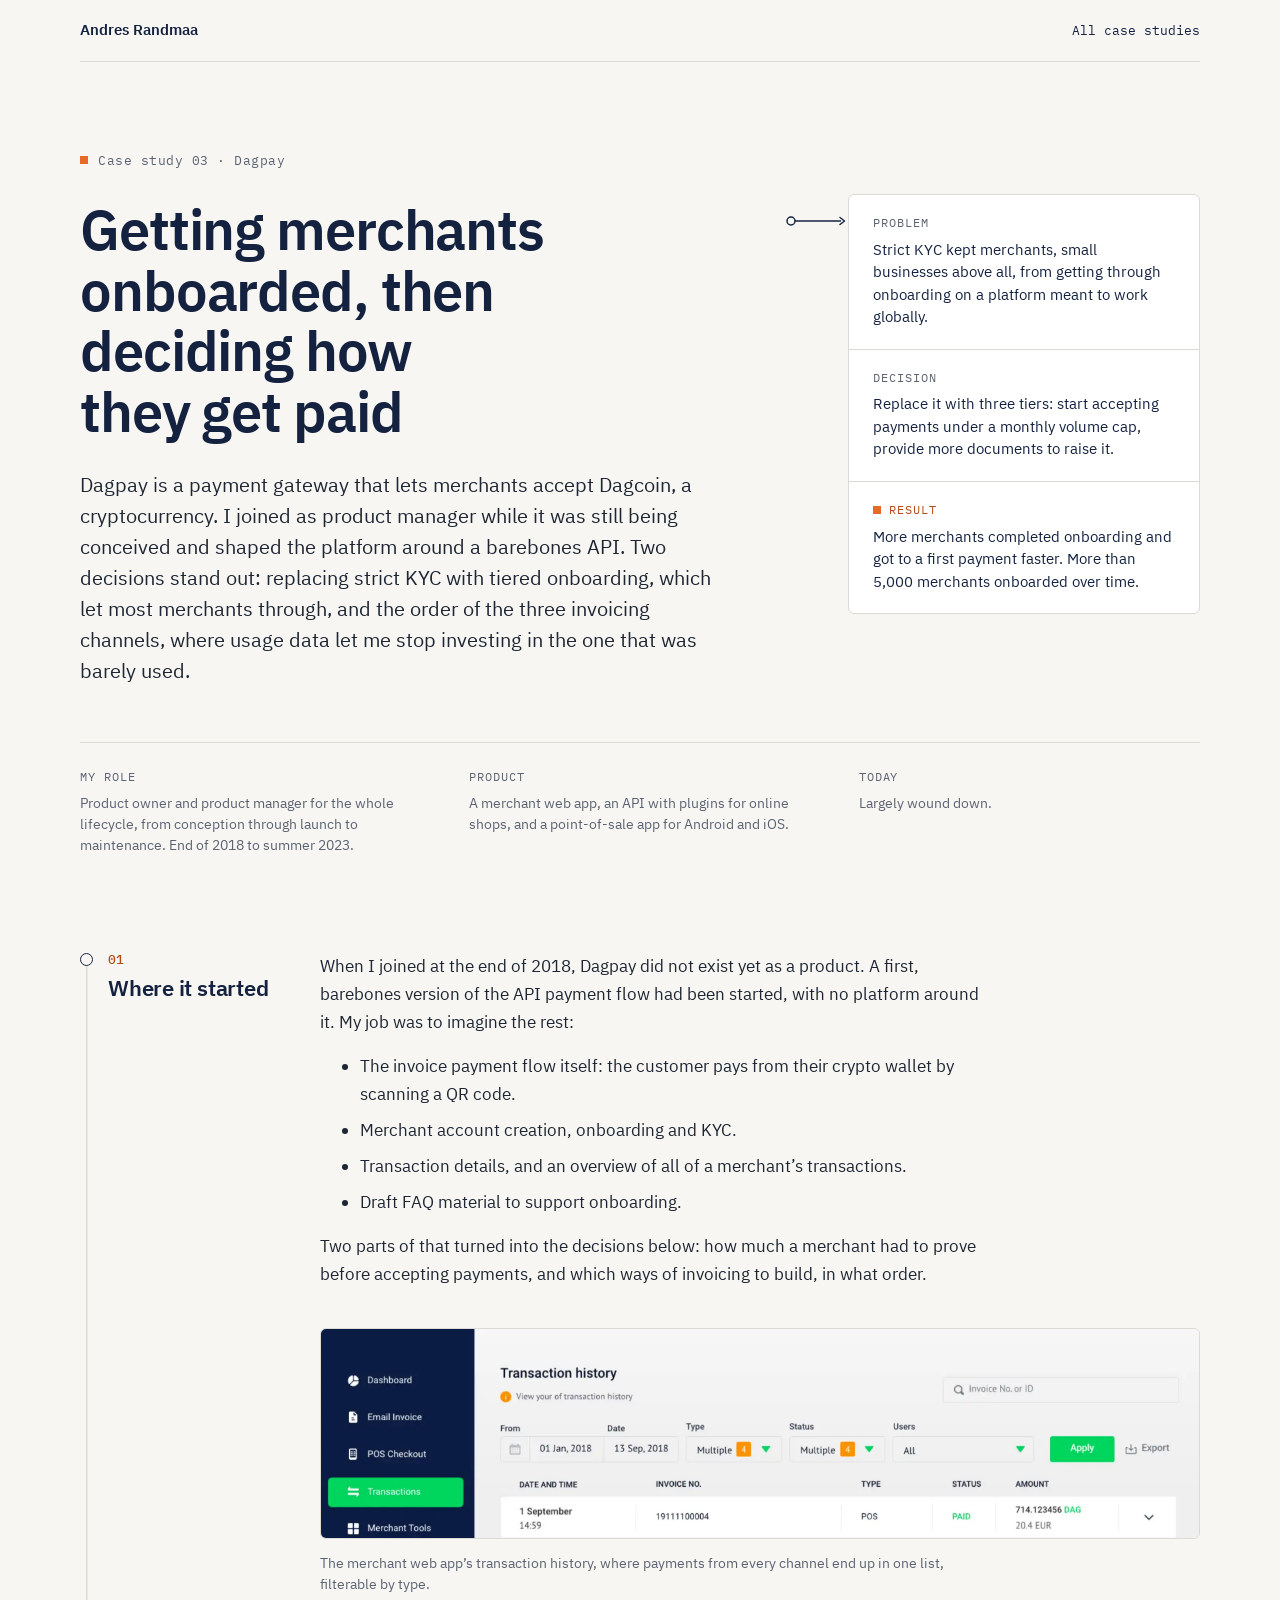
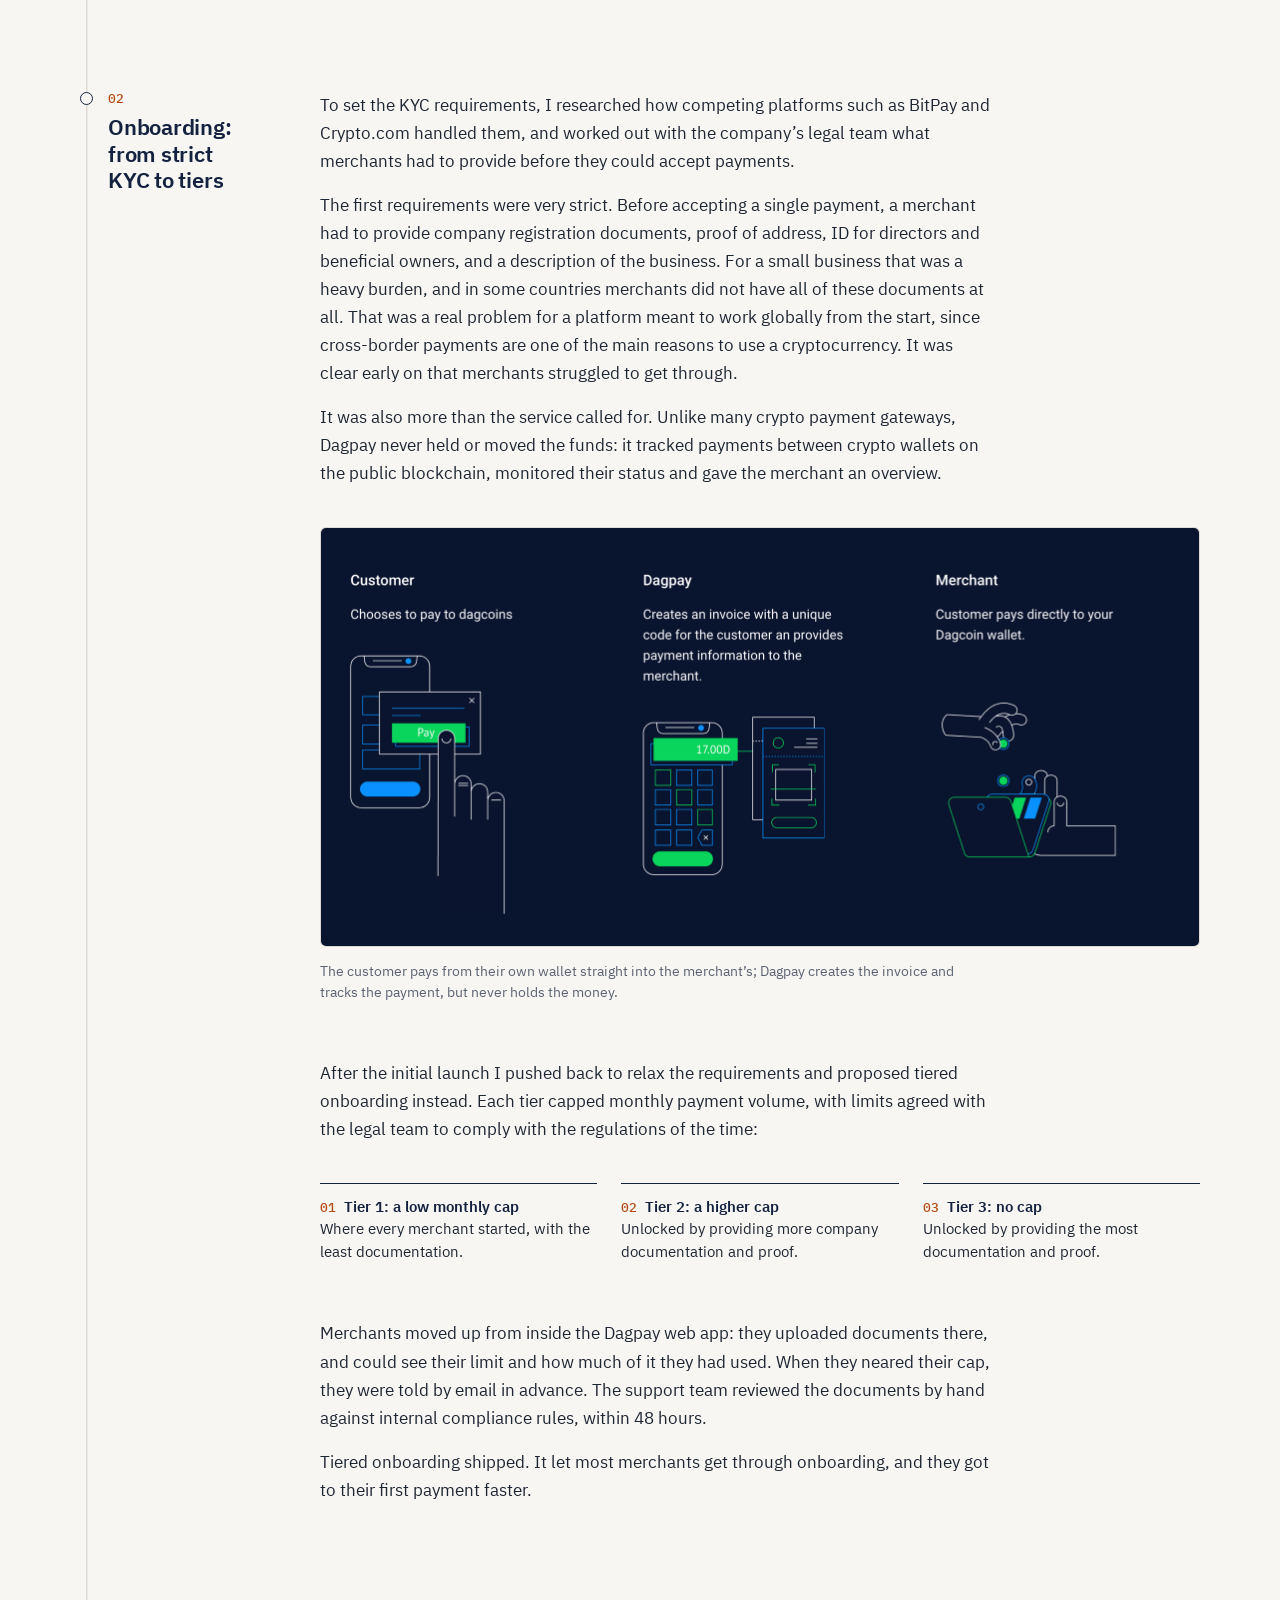
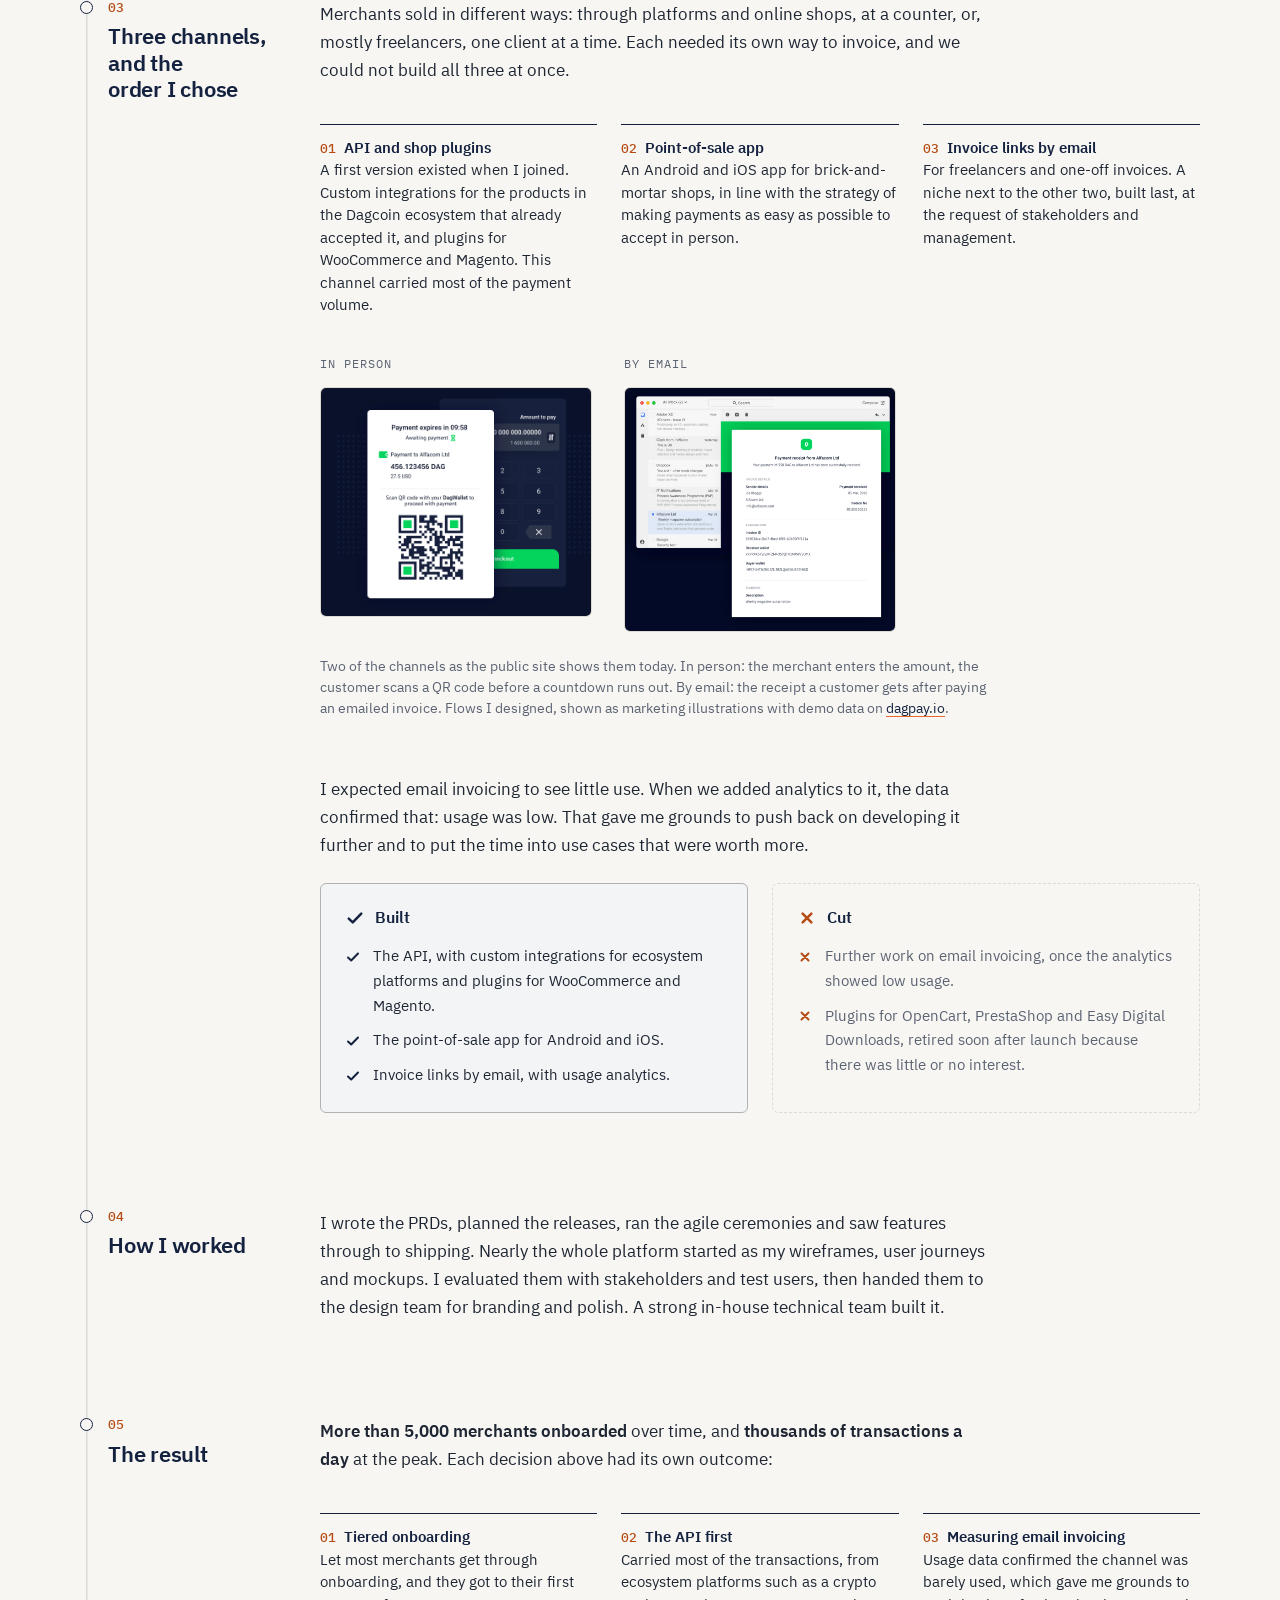
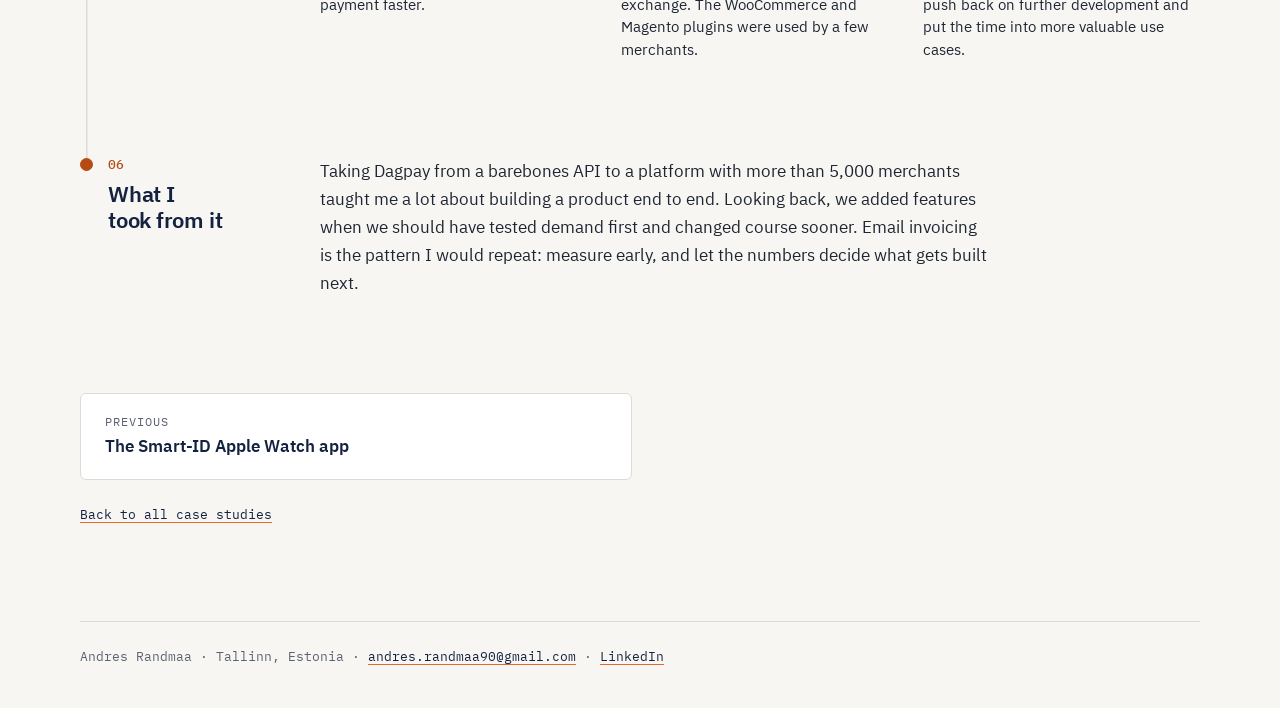
==== commit a4cc7f23: "Publish: lighter images for smoother scrolling Display-size copies of oversized screenshots, async d" ====
--- a/dagpay.html
+++ b/dagpay.html
@@ -8,15 +8,16 @@
   <meta name="description" content="How I replaced strict KYC with tiered onboarding at Dagpay, a crypto payment gateway for merchants, and ordered its three invoicing channels using usage data.">
   <link rel="icon" href="favicon.svg" type="image/svg+xml">
   <link rel="stylesheet" href="styles.css">
+  <script src="site.js" defer></script>
 </head>
 <body>
   <a class="skip" href="#main">Skip to content</a>
   <div class="wrap">
     <header class="site-header">
-      <a class="site-name" href="index.html">Andres Randmaa</a>
+      <a class="site-name" href="./">Andres Randmaa</a>
       <nav aria-label="Site">
         <ul class="site-nav">
-          <li><a href="index.html">All case studies</a></li>
+          <li><a href="./">All case studies</a></li>
         </ul>
       </nav>
     </header>
@@ -72,7 +73,7 @@
         </div>
 
         <figure>
-          <img class="shot" src="assets/dagpay/site-transactions.png" width="1496" height="355" alt="The Dagpay merchant web app as shown on the public site. A sidebar with Dashboard, Email Invoice, POS Checkout, Transactions (selected) and Merchant Tools. The Transaction history page has a date range from 1 Jan 2018 to 13 Sep 2018, filters for type, status and users, Apply and Export, and a first row: 1 September 14:59, invoice 19111100004, type POS, status Paid, 714.123456 DAG, 20.4 EUR.">
+          <img class="shot" src="assets/dagpay/site-transactions.png" width="1496" height="355" alt="The Dagpay merchant web app as shown on the public site. A sidebar with Dashboard, Email Invoice, POS Checkout, Transactions (selected) and Merchant Tools. The Transaction history page has a date range from 1 Jan 2018 to 13 Sep 2018, filters for type, status and users, Apply and Export, and a first row: 1 September 14:59, invoice 19111100004, type POS, status Paid, 714.123456 DAG, 20.4 EUR." decoding="async">
           <figcaption>The merchant web app’s transaction history, where payments from every channel end up in one list, filterable by type.</figcaption>
         </figure>
       </section>
@@ -86,7 +87,7 @@
         </div>
 
         <figure>
-          <img class="shot" src="assets/dagpay/site-how-it-works.png" width="1200" height="571" alt="Three line illustrations from the Dagpay website. Customer: chooses to pay in dagcoins, a finger tapping a green Pay button on a phone. Dagpay: creates an invoice with a unique code for the customer and provides payment information to the merchant, a point-of-sale keypad showing 17.00D next to a QR code. Merchant: customer pays directly to your Dagcoin wallet, a hand dropping a coin into a wallet.">
+          <a class="zoom" href="assets/dagpay/site-how-it-works.png"><img class="shot" src="assets/dagpay/site-how-it-works-display.png" width="1200" height="571" alt="Three line illustrations from the Dagpay website. Customer: chooses to pay in dagcoins, a finger tapping a green Pay button on a phone. Dagpay: creates an invoice with a unique code for the customer and provides payment information to the merchant, a point-of-sale keypad showing 17.00D next to a QR code. Merchant: customer pays directly to your Dagcoin wallet, a hand dropping a coin into a wallet." loading="lazy" decoding="async"></a>
           <figcaption>The customer pays from their own wallet straight into the merchant’s; Dagpay creates the invoice and tracks the payment, but never holds the money.</figcaption>
         </figure>
 
@@ -136,11 +137,11 @@
         <figure class="pair">
           <div>
             <h3>In person</h3>
-            <img class="shot" src="assets/dagpay/site-pos.png" width="1280" height="1080" alt="Point-of-sale checkout as shown on the Dagpay website. Behind, the merchant’s keypad for entering the amount to pay. In front, the screen the customer sees: Payment expires in 09:58, awaiting payment, payment to Alfacom Ltd, 456.123456 DAG, 27.5 USD, and a QR code to scan with the DagWallet app.">
+            <a class="zoom" href="assets/dagpay/site-pos.png"><img class="shot" src="assets/dagpay/site-pos.png" width="1280" height="1080" alt="Point-of-sale checkout as shown on the Dagpay website. Behind, the merchant’s keypad for entering the amount to pay. In front, the screen the customer sees: Payment expires in 09:58, awaiting payment, payment to Alfacom Ltd, 456.123456 DAG, 27.5 USD, and a QR code to scan with the DagWallet app." loading="lazy" decoding="async"></a>
           </div>
           <div>
             <h3>By email</h3>
-            <img class="shot" src="assets/dagpay/site-email.png" width="1290" height="1160" alt="Email invoicing as shown on the Dagpay website. A mail client with a payment receipt from Alfacom Ltd open: your payment of 550 DAG has been received, with sender details, payment date, invoice number, invoice ID, receiver and buyer wallets, and the description Weekly magazine subscription.">
+            <a class="zoom" href="assets/dagpay/site-email.png"><img class="shot" src="assets/dagpay/site-email-display.png" width="1290" height="1160" alt="Email invoicing as shown on the Dagpay website. A mail client with a payment receipt from Alfacom Ltd open: your payment of 550 DAG has been received, with sender details, payment date, invoice number, invoice ID, receiver and buyer wallets, and the description Weekly magazine subscription." loading="lazy" decoding="async"></a>
           </div>
           <figcaption>Two of the channels as the public site shows them today. In person: the merchant enters the amount, the customer scans a QR code before a countdown runs out. By email: the receipt a customer gets after paying an emailed invoice. Flows I designed, shown as marketing illustrations with demo data on <a href="https://www.dagpay.io">dagpay.io</a>.</figcaption>
         </figure>
@@ -205,7 +206,7 @@
       <nav class="next" aria-label="More case studies">
         <a href="smart-id.html"><span>Previous</span>The Smart-ID Apple Watch app</a>
       </nav>
-      <p class="next-home"><a href="index.html">Back to all case studies</a></p>
+      <p class="next-home"><a href="./">Back to all case studies</a></p>
     </main>
 
     <footer class="site-footer">
--- a/styles.css
+++ b/styles.css
@@ -63,6 +63,14 @@
   /* Journey-map connector: hollow node, line, arrowhead. Used as a mask so
      it takes the theme's ink colour. */
   --connector: url("data:image/svg+xml,%3Csvg xmlns='http://www.w3.org/2000/svg' viewBox='0 0 64 12' fill='none' stroke='black' stroke-width='1.5'%3E%3Ccircle cx='6' cy='6' r='4'/%3E%3Cpath d='M10 6h46'/%3E%3Cpath d='M55 2.5l4.5 3.5-4.5 3.5' stroke-linejoin='round' stroke-linecap='round'/%3E%3C/svg%3E");
+
+  /* Link cursors: the connector inside a filled circle, pointing forward or
+     back. Hotspot in the centre; falls back to the hand pointer. site.js
+     replaces them with an animated version (.link-cursor). */
+  --cursor-forward: url("data:image/svg+xml,%3Csvg xmlns='http://www.w3.org/2000/svg' width='40' height='40' viewBox='0 0 48 48' fill='none'%3E%3Ccircle cx='24' cy='24' r='22' fill='%23142240' fill-opacity='0.8'/%3E%3Cg stroke='%23ffffff' stroke-width='2.25' stroke-linecap='round' stroke-linejoin='round'%3E%3Ccircle cx='13' cy='24' r='3.5'/%3E%3Cpath d='M16.5 24H34'/%3E%3Cpath d='M30 19.5l4.5 4.5-4.5 4.5'/%3E%3C/g%3E%3C/svg%3E") 20 20, pointer;
+  --cursor-back: url("data:image/svg+xml,%3Csvg xmlns='http://www.w3.org/2000/svg' width='40' height='40' viewBox='0 0 48 48' fill='none'%3E%3Ccircle cx='24' cy='24' r='22' fill='%23142240' fill-opacity='0.8'/%3E%3Cg stroke='%23ffffff' stroke-width='2.25' stroke-linecap='round' stroke-linejoin='round' transform='matrix%28-1 0 0 1 48 0%29'%3E%3Ccircle cx='13' cy='24' r='3.5'/%3E%3Cpath d='M16.5 24H34'/%3E%3Cpath d='M30 19.5l4.5 4.5-4.5 4.5'/%3E%3C/g%3E%3C/svg%3E") 20 20, pointer;
+  /* The same connector on its own, masked onto the animated cursor. */
+  --cursor-arrow: url("data:image/svg+xml,%3Csvg xmlns='http://www.w3.org/2000/svg' viewBox='0 0 48 48' fill='none' stroke='black' stroke-width='2.25' stroke-linecap='round' stroke-linejoin='round'%3E%3Ccircle cx='13' cy='24' r='3.5'/%3E%3Cpath d='M16.5 24H34'/%3E%3Cpath d='M30 19.5l4.5 4.5-4.5 4.5'/%3E%3C/svg%3E");
 }
 
 @media (prefers-color-scheme: dark) {
@@ -78,6 +86,8 @@
     --accent: #f0803f;
     --accent-text: #f59a63;
     --on-accent: #0e1626;
+    --cursor-forward: url("data:image/svg+xml,%3Csvg xmlns='http://www.w3.org/2000/svg' width='40' height='40' viewBox='0 0 48 48' fill='none'%3E%3Ccircle cx='24' cy='24' r='22' fill='%23e8ecf4' fill-opacity='0.8'/%3E%3Cg stroke='%230e1626' stroke-width='2.25' stroke-linecap='round' stroke-linejoin='round'%3E%3Ccircle cx='13' cy='24' r='3.5'/%3E%3Cpath d='M16.5 24H34'/%3E%3Cpath d='M30 19.5l4.5 4.5-4.5 4.5'/%3E%3C/g%3E%3C/svg%3E") 20 20, pointer;
+    --cursor-back: url("data:image/svg+xml,%3Csvg xmlns='http://www.w3.org/2000/svg' width='40' height='40' viewBox='0 0 48 48' fill='none'%3E%3Ccircle cx='24' cy='24' r='22' fill='%23e8ecf4' fill-opacity='0.8'/%3E%3Cg stroke='%230e1626' stroke-width='2.25' stroke-linecap='round' stroke-linejoin='round' transform='matrix%28-1 0 0 1 48 0%29'%3E%3Ccircle cx='13' cy='24' r='3.5'/%3E%3Cpath d='M16.5 24H34'/%3E%3Cpath d='M30 19.5l4.5 4.5-4.5 4.5'/%3E%3C/g%3E%3C/svg%3E") 20 20, pointer;
   }
 }
 
@@ -91,6 +101,12 @@
   -webkit-text-size-adjust: 100%;
   text-size-adjust: 100%;
   scroll-padding-top: 5rem;
+}
+
+@media (prefers-reduced-motion: no-preference) {
+  html {
+    scroll-behavior: smooth;
+  }
 }
 
 ::selection {
@@ -388,29 +404,50 @@
 }
 
 .button {
+  position: relative;
+  isolation: isolate;
   display: inline-flex;
   align-items: center;
   min-height: 2.75rem;
   padding: 0 1.25rem;
-  border: 1px solid var(--ink);
-  border-radius: 4px;
   color: var(--ink);
   font-size: 0.9375rem;
   font-weight: 600;
   text-decoration: none;
 }
 
-.button:hover {
+/* Border and fill sit on their own layer, so on hover only the container
+   grows and the label stays put. */
+.button::before {
+  content: "";
+  position: absolute;
+  inset: 0;
+  z-index: -1;
+  border: 1px solid var(--ink);
+  border-radius: 4px;
+  transition: background-color 0.2s cubic-bezier(0.65, 0, 0.35, 1), box-shadow 0.2s cubic-bezier(0.65, 0, 0.35, 1), transform 0.2s cubic-bezier(0.65, 0, 0.35, 1);
+}
+
+.button:hover::before {
   background: var(--surface);
 }
 
+@media (hover: hover) {
+  .button:hover::before {
+    transform: scale(1.04);
+  }
+}
+
 .button-primary {
+  color: var(--bg);
+}
+
+.button-primary::before,
+.button-primary:hover::before {
   background: var(--ink);
-  color: var(--bg);
-}
-
-.button-primary:hover {
-  background: var(--ink);
+}
+
+.button-primary:hover::before {
   box-shadow: 0 0 0 3px var(--grid);
 }
 
@@ -847,6 +884,24 @@
   background: #fff;
   border: 1px solid var(--line);
   border-radius: var(--radius);
+}
+
+/* Screens that enlarge when selected (site.js opens them in .lightbox). */
+a.zoom {
+  display: block;
+  cursor: zoom-in;
+}
+
+a.zoom img {
+  transition: border-color 0.15s ease;
+}
+
+a.zoom:hover img {
+  border-color: var(--ink);
+}
+
+.pair a.zoom + a.zoom {
+  margin-top: 1rem;
 }
 
 /* Desktop screenshots */
@@ -1026,19 +1081,8 @@
   min-width: 0;
 }
 
-/* Screens that open at full size when selected. */
-.screens-row > a {
-  display: block;
-  cursor: zoom-in;
-}
-
 .screens-row > a img {
   width: 100%;
-  transition: border-color 0.15s ease;
-}
-
-.screens-row > a:hover img {
-  border-color: var(--ink);
 }
 
 .screens img {
@@ -1259,6 +1303,64 @@
   color: var(--accent-text);
 }
 
+/* Forward and back cursors on links between case studies (mouse only). */
+@media (hover: hover) and (pointer: fine) {
+  .studies a,
+  .next .next-forward {
+    cursor: var(--cursor-forward);
+  }
+
+  .next a:not(.next-forward),
+  .next-home a {
+    cursor: var(--cursor-back);
+  }
+}
+
+/* Animated version, drawn by site.js: follows the mouse and grows in. */
+.has-link-cursor :is(.studies a, .next a, .next-home a) {
+  cursor: none;
+}
+
+.link-cursor {
+  position: fixed;
+  top: 0;
+  left: 0;
+  z-index: 100;
+  width: 2.5rem;
+  height: 2.5rem;
+  margin: -1.25rem 0 0 -1.25rem;
+  pointer-events: none;
+}
+
+.link-cursor span {
+  position: absolute;
+  inset: 0;
+  border-radius: 50%;
+  background: color-mix(in srgb, var(--ink) 80%, transparent);
+  opacity: 0;
+  transform: scale(0.5);
+  transition: opacity 0.12s ease-in, transform 0.12s ease-in;
+}
+
+.link-cursor span::after {
+  content: "";
+  position: absolute;
+  inset: 0;
+  background: var(--surface);
+  -webkit-mask: var(--cursor-arrow) center / 100% 100% no-repeat;
+  mask: var(--cursor-arrow) center / 100% 100% no-repeat;
+}
+
+.link-cursor[data-dir="back"] span::after {
+  transform: scaleX(-1);
+}
+
+.link-cursor.is-visible span {
+  opacity: 1;
+  transform: scale(1);
+  transition: opacity 0.2s cubic-bezier(0.65, 0, 0.35, 1), transform 0.2s cubic-bezier(0.65, 0, 0.35, 1);
+}
+
 .next-home {
   margin-top: 1.5rem;
   font-family: var(--mono);
@@ -1284,10 +1386,102 @@
   }
 }
 
+/* Enlarged screen, opened by site.js from an a.zoom link. */
+.lightbox {
+  width: 100%;
+  max-width: none;
+  height: 100%;
+  max-height: none;
+  margin: 0;
+  padding: 1.5rem;
+  border: 0;
+  background: transparent;
+  cursor: zoom-out;
+}
+
+.lightbox[open] {
+  display: grid;
+  place-items: center;
+}
+
+.lightbox::backdrop {
+  background: color-mix(in srgb, var(--bg) 92%, transparent);
+  opacity: 0;
+  transition: opacity 0.2s cubic-bezier(0.65, 0, 0.35, 1);
+}
+
+.lightbox.is-open::backdrop {
+  opacity: 1;
+}
+
+.lightbox img {
+  max-width: 100%;
+  max-height: calc(100vh - 3rem);
+  width: auto;
+  height: auto;
+  border-radius: var(--radius);
+  box-shadow: 0 0 0 1px var(--line), 0 1.5rem 3rem rgb(0 0 0 / 0.18);
+  opacity: 0;
+  transform: scale(0.96);
+  transition: opacity 0.2s cubic-bezier(0.65, 0, 0.35, 1), transform 0.2s cubic-bezier(0.65, 0, 0.35, 1);
+}
+
+.lightbox.is-open img {
+  opacity: 1;
+  transform: none;
+}
+
+.lightbox-close {
+  position: fixed;
+  top: 1rem;
+  right: 1rem;
+  padding: 0.375rem 0.75rem;
+  border: 1px solid var(--line);
+  border-radius: 999px;
+  background: var(--surface);
+  color: var(--ink);
+  font-family: var(--mono);
+  font-size: 0.75rem;
+  letter-spacing: 0.08em;
+  text-transform: uppercase;
+  cursor: pointer;
+}
+
+.lightbox-close:hover {
+  border-color: var(--ink);
+}
+
+html:has(.lightbox[open]) {
+  overflow: hidden;
+}
+
+/* Case page content fades up as it scrolls into view (site.js adds .reveal
+   only to content below the first screen, and never under reduced motion). */
+.reveal {
+  opacity: 0;
+  transform: translateY(1rem);
+  transition: opacity 0.6s cubic-bezier(0.25, 1, 0.5, 1), transform 0.6s cubic-bezier(0.25, 1, 0.5, 1);
+}
+
+.reveal.is-revealed {
+  opacity: 1;
+  transform: none;
+}
+
 @media (prefers-reduced-motion: reduce) {
   .study-thumb,
-  .next a {
+  .next a,
+  .button::before,
+  .link-cursor span,
+  .link-cursor.is-visible span,
+  .lightbox::backdrop,
+  .lightbox img {
     transition: none;
+  }
+
+  .link-cursor span,
+  .button:hover::before {
+    transform: none;
   }
 }
 
@@ -1323,6 +1517,16 @@
     position: static;
   }
 
+  .reveal {
+    opacity: 1;
+    transform: none;
+  }
+
+  .link-cursor,
+  .lightbox {
+    display: none;
+  }
+
   main {
     padding: 0;
   }
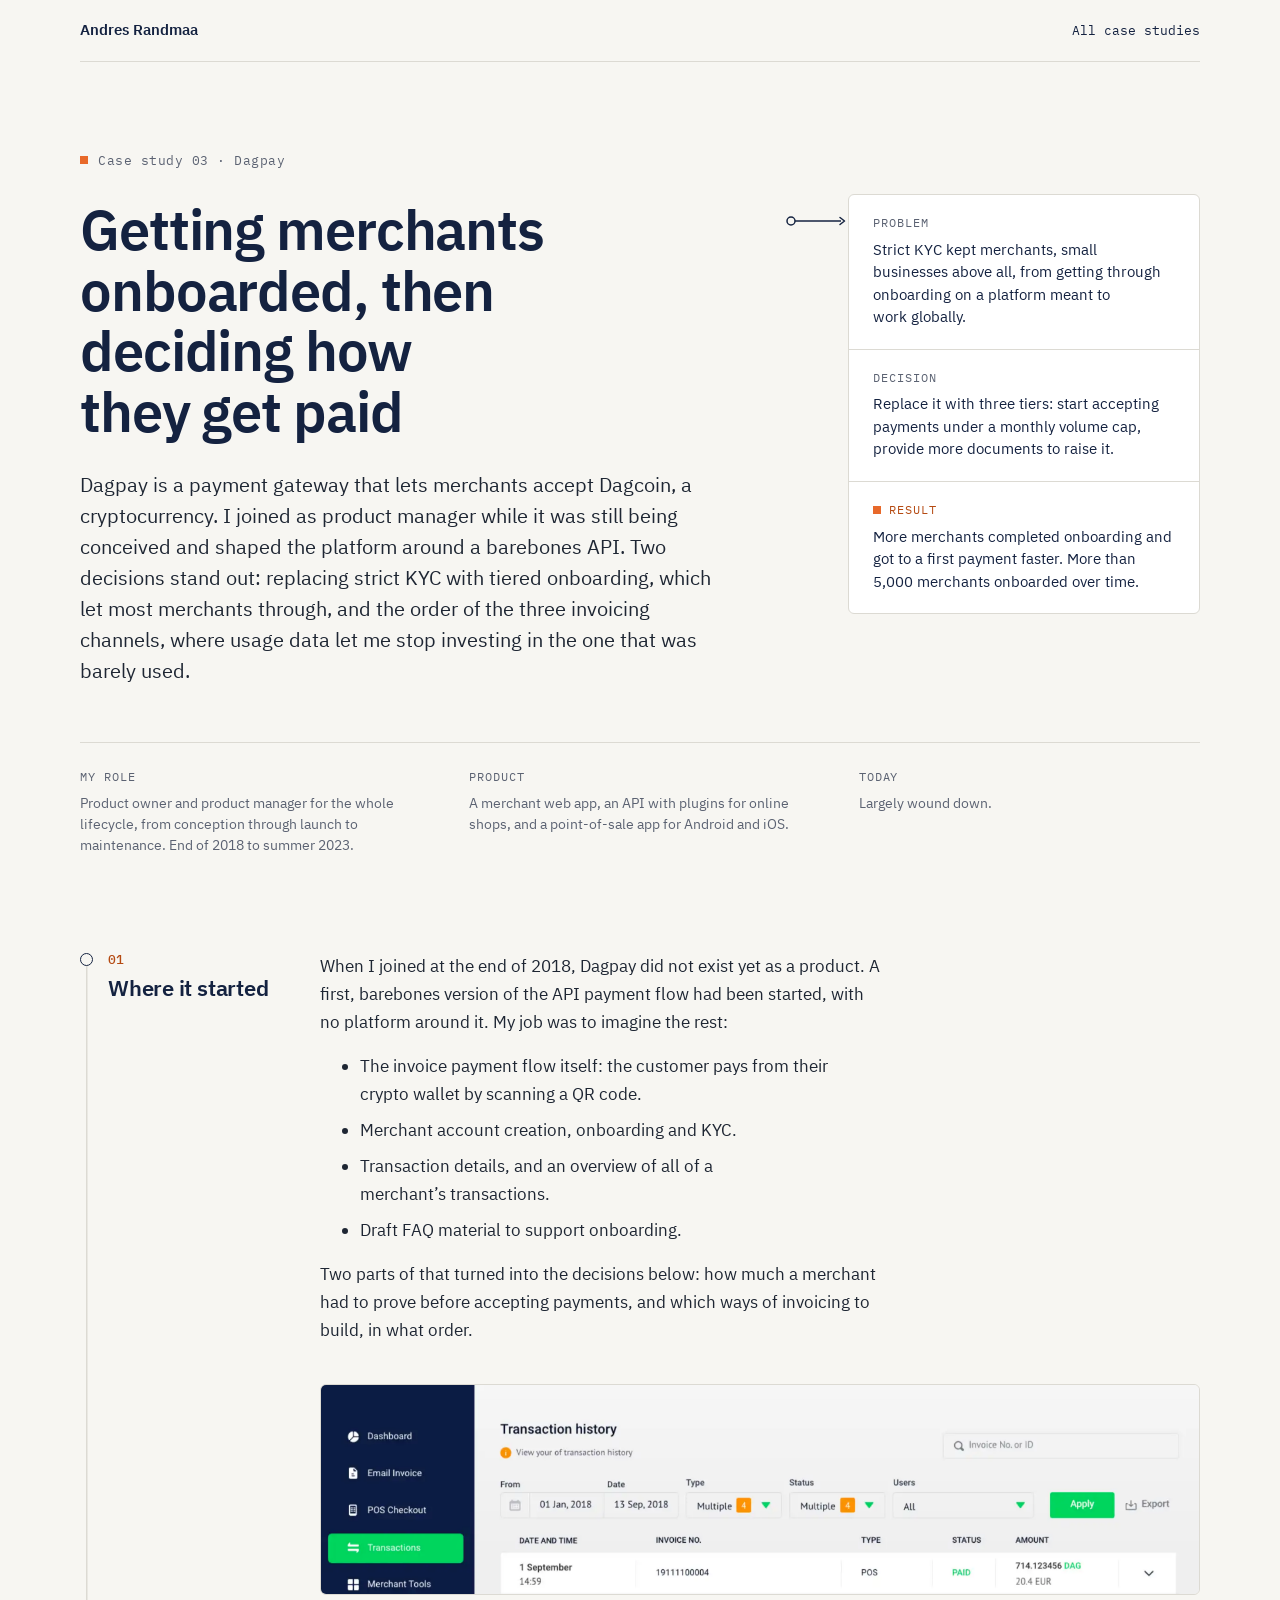
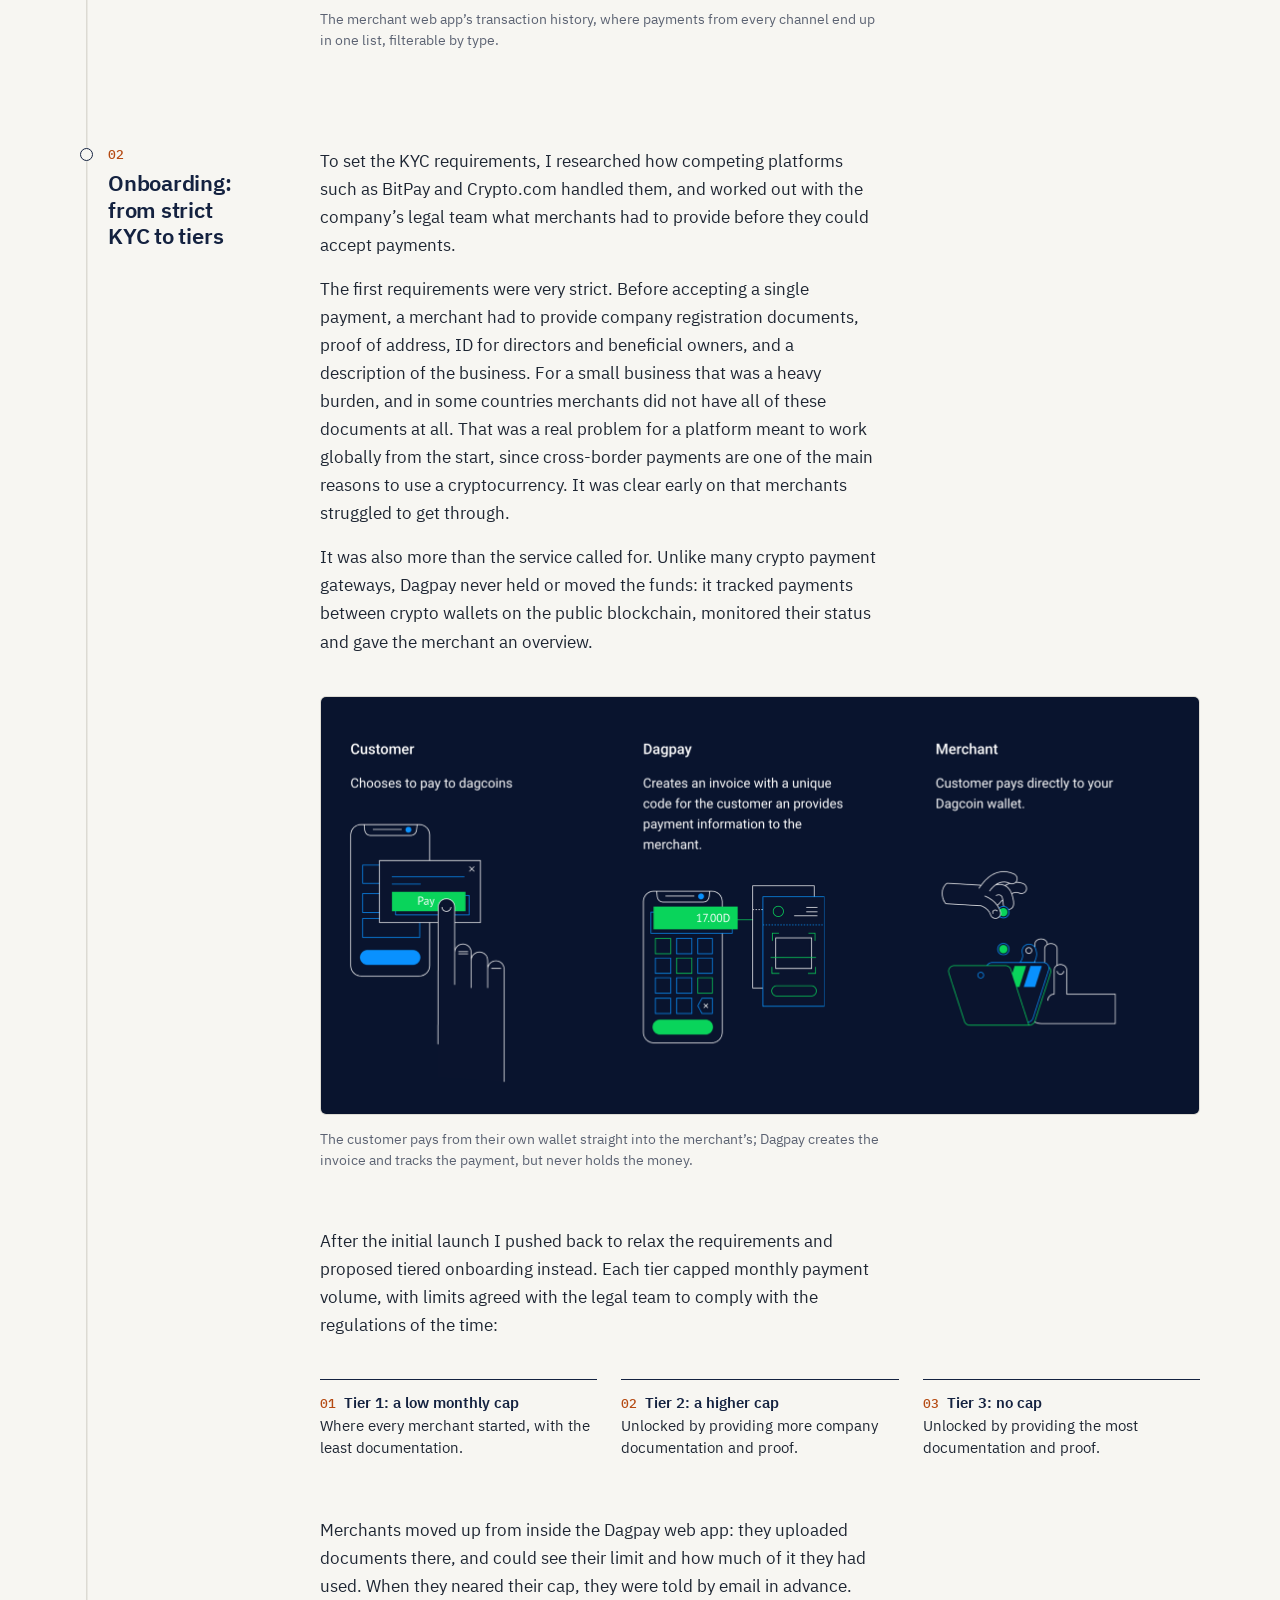
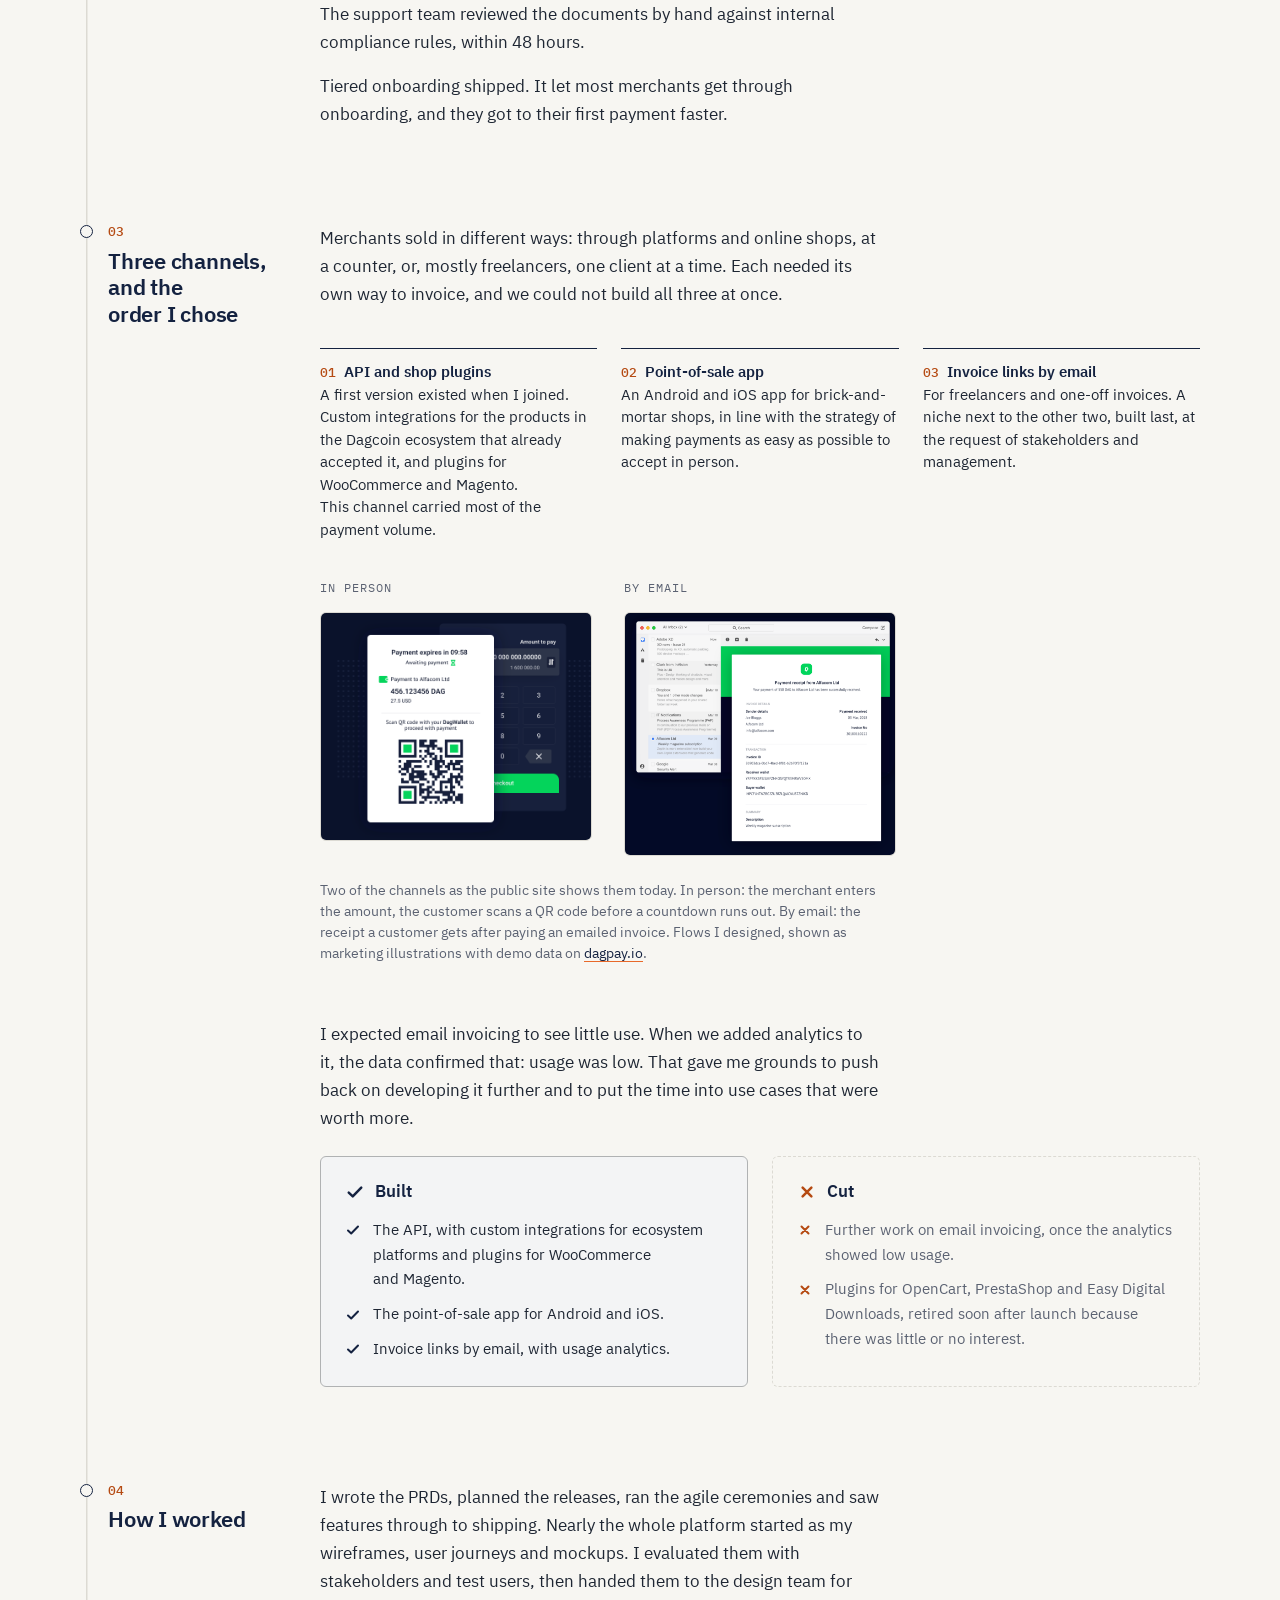
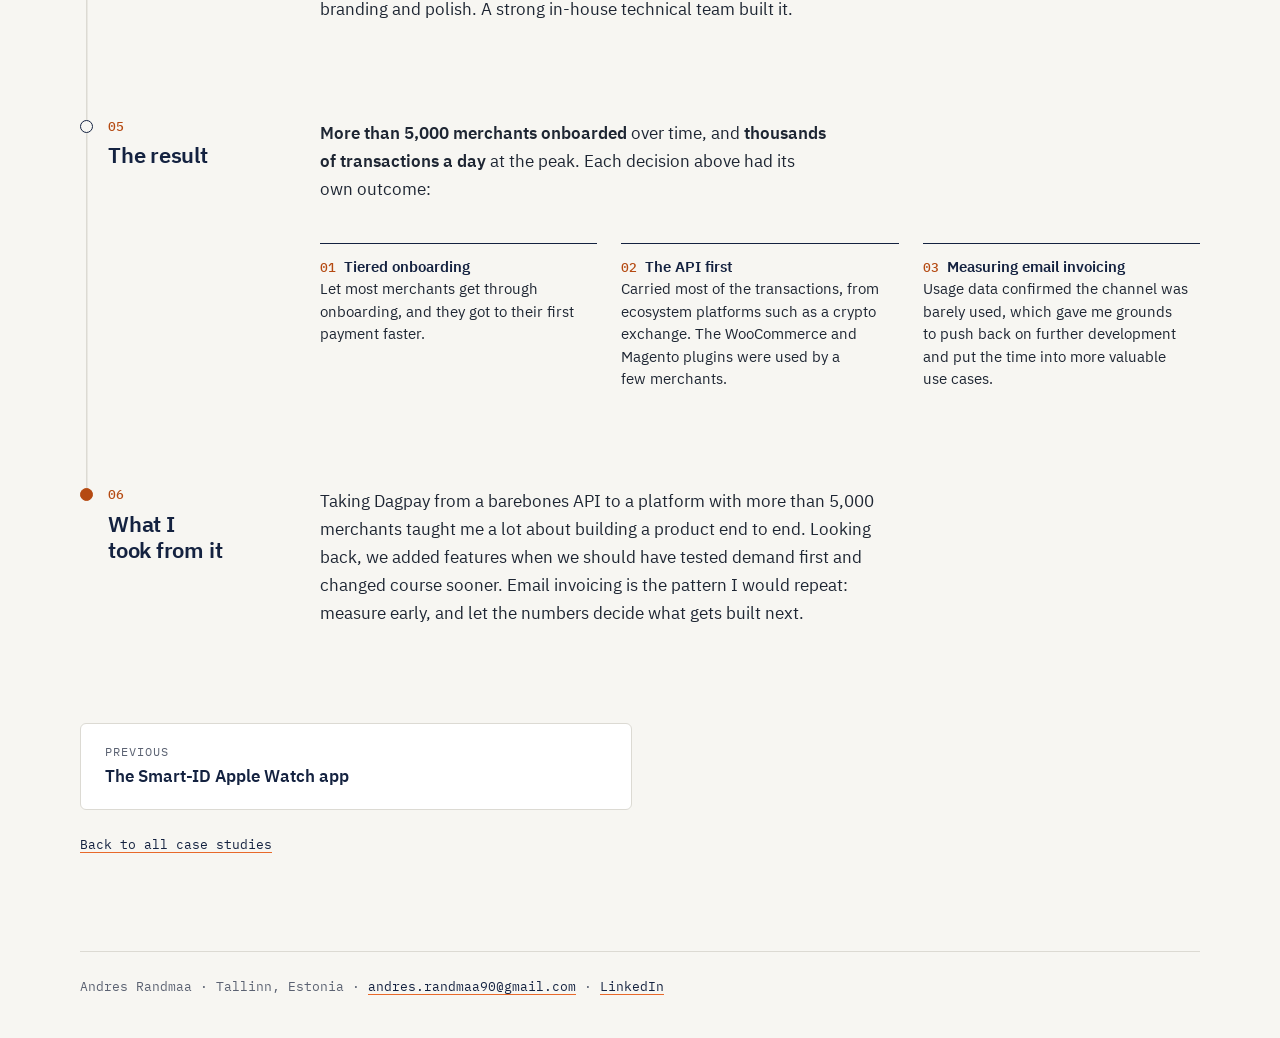
==== commit ca402fe8: "Publish: typography and polish pass 72-character reading measure, type role tokens, font preloads, r" ====
--- a/dagpay.html
+++ b/dagpay.html
@@ -6,8 +6,20 @@
   <meta name="robots" content="noindex, nofollow">
   <title>Dagpay · Andres Randmaa</title>
   <meta name="description" content="How I replaced strict KYC with tiered onboarding at Dagpay, a crypto payment gateway for merchants, and ordered its three invoicing channels using usage data.">
+  <meta property="og:type" content="website">
+  <meta property="og:site_name" content="Andres Randmaa">
+  <meta property="og:url" content="https://andresrandmaa.github.io/dagpay.html">
+  <meta property="og:title" content="Dagpay · Andres Randmaa">
+  <meta property="og:description" content="How I replaced strict KYC with tiered onboarding at Dagpay, a crypto payment gateway for merchants, and ordered its three invoicing channels using usage data.">
+  <meta property="og:image" content="https://andresrandmaa.github.io/assets/og-image.png">
+  <meta property="og:image:width" content="1200">
+  <meta property="og:image:height" content="630">
+  <meta property="og:image:alt" content="Andres Randmaa, product manager and UX designer: healthcare, digital identity, crypto payments">
+  <meta name="twitter:card" content="summary_large_image">
   <link rel="icon" href="favicon.svg" type="image/svg+xml">
   <link rel="stylesheet" href="styles.css">
+  <link rel="preload" href="assets/fonts/ibm-plex-sans-latin-400.woff2" as="font" type="font/woff2" crossorigin>
+  <link rel="preload" href="assets/fonts/ibm-plex-sans-latin-600.woff2" as="font" type="font/woff2" crossorigin>
   <script src="site.js" defer></script>
 </head>
 <body>
--- a/styles.css
+++ b/styles.css
@@ -55,7 +55,22 @@
   --font: "IBM Plex Sans", -apple-system, BlinkMacSystemFont, "Segoe UI", "Helvetica Neue", sans-serif;
   --mono: "IBM Plex Mono", ui-monospace, "SF Mono", Menlo, Consolas, monospace;
 
-  --measure: 42rem;
+  /* Type roles. Sizes step by role, not by element; the body sets the
+     reading measure, about 72 characters of Plex Sans per line. */
+  --fs-display: clamp(2.25rem, 1.5rem + 2.8vw, 3.5rem);
+  --fs-company: 1.75rem;
+  --fs-headline: 1.5rem;
+  --fs-section: 1.375rem;   /* section titles in the narrow sticky column */
+  --fs-lede: clamp(1.125rem, 1.05rem + 0.35vw, 1.25rem);
+  --fs-title: 1.125rem;
+  --fs-body: 1.0625rem;
+  --fs-small: 0.9375rem;    /* panels, flows, facts, card text */
+  --fs-caption: 0.875rem;   /* captions, meta, sources */
+  --fs-mono: 0.8125rem;     /* eyebrows, numbers, nav, footer */
+  --fs-label: 0.75rem;      /* uppercase mono labels */
+  --fs-pill: 0.6875rem;
+
+  --measure: 35rem;
   --wide: 70rem;
   --gutter: 2rem;
   --radius: 6px;
@@ -119,10 +134,19 @@
   background: var(--bg);
   color: var(--text);
   font-family: var(--font);
-  font-size: 1.0625rem;
+  font-size: var(--fs-body);
   line-height: 1.65;
   text-rendering: optimizeLegibility;
   -webkit-font-smoothing: antialiased;
+}
+
+/* Light text on dark paper reads thinner: a touch more tracking and
+   leading keeps the body as even as it is in light mode. */
+@media (prefers-color-scheme: dark) {
+  body {
+    letter-spacing: 0.01em;
+    line-height: 1.7;
+  }
 }
 
 strong,
@@ -200,7 +224,7 @@
 }
 
 .site-name {
-  font-size: 0.9375rem;
+  font-size: var(--fs-small);
   font-weight: 600;
 }
 
@@ -217,7 +241,7 @@
   padding: 0;
   list-style: none;
   font-family: var(--mono);
-  font-size: 0.8125rem;
+  font-size: var(--fs-mono);
 }
 
 .site-nav [aria-current="page"] {
@@ -238,7 +262,7 @@
   padding: 1.5rem 0 2.5rem;
   color: var(--muted);
   font-family: var(--mono);
-  font-size: 0.8125rem;
+  font-size: var(--fs-mono);
 }
 
 .site-footer p {
@@ -258,7 +282,7 @@
 }
 
 h1 {
-  font-size: clamp(2.25rem, 1.5rem + 2.8vw, 3.5rem);
+  font-size: var(--fs-display);
   font-weight: 600;
   line-height: 1.08;
   letter-spacing: -0.02em;
@@ -266,14 +290,14 @@
 }
 
 h2 {
-  font-size: 1.5rem;
+  font-size: var(--fs-headline);
   font-weight: 600;
   letter-spacing: -0.01em;
   margin-top: 5rem;
 }
 
 h3 {
-  font-size: 1.125rem;
+  font-size: var(--fs-title);
   font-weight: 600;
   margin-top: 2.5rem;
 }
@@ -282,6 +306,13 @@
 ul,
 ol {
   margin: 1rem 0 0;
+}
+
+p,
+li,
+dd,
+figcaption {
+  text-wrap: pretty;
 }
 
 .screens + .prose,
@@ -301,7 +332,7 @@
   margin: 0 0 1.75rem;
   color: var(--muted);
   font-family: var(--mono);
-  font-size: 0.8125rem;
+  font-size: var(--fs-mono);
   letter-spacing: 0.04em;
 }
 
@@ -315,7 +346,7 @@
 
 .lede {
   margin-top: 1.75rem;
-  font-size: clamp(1.125rem, 1.05rem + 0.35vw, 1.25rem);
+  font-size: var(--fs-lede);
   line-height: 1.55;
   max-width: 40rem;
 }
@@ -325,14 +356,14 @@
   margin-bottom: 0.5rem;
   color: var(--accent-text);
   font-family: var(--mono);
-  font-size: 0.8125rem;
+  font-size: var(--fs-mono);
   font-weight: 500;
   letter-spacing: 0;
 }
 
 .source {
   color: var(--muted);
-  font-size: 0.875rem;
+  font-size: var(--fs-caption);
 }
 
 /* Small mono label in a box: Before, After, a domain. */
@@ -340,9 +371,9 @@
   display: inline-block;
   padding: 0.0625rem 0.5rem;
   border: 1px solid currentColor;
-  border-radius: 3px;
-  font-family: var(--mono);
-  font-size: 0.6875rem;
+  border-radius: 4px;
+  font-family: var(--mono);
+  font-size: var(--fs-pill);
   font-weight: 500;
   letter-spacing: 0.08em;
   line-height: 1.6;
@@ -411,7 +442,7 @@
   min-height: 2.75rem;
   padding: 0 1.25rem;
   color: var(--ink);
-  font-size: 0.9375rem;
+  font-size: var(--fs-small);
   font-weight: 600;
   text-decoration: none;
 }
@@ -464,7 +495,7 @@
   margin: 0.75rem 0 0.25rem;
   color: var(--muted);
   font-family: var(--mono);
-  font-size: 0.75rem;
+  font-size: var(--fs-label);
   font-weight: 400;
   letter-spacing: 0.08em;
   text-transform: uppercase;
@@ -498,7 +529,7 @@
 .contents .num {
   color: var(--accent-text);
   font-family: var(--mono);
-  font-size: 0.8125rem;
+  font-size: var(--fs-mono);
 }
 
 .contents strong {
@@ -509,13 +540,13 @@
 
 .contents .domain {
   color: var(--muted);
-  font-size: 0.875rem;
+  font-size: var(--fs-caption);
 }
 
 .contents .count {
   color: var(--muted);
   font-family: var(--mono);
-  font-size: 0.75rem;
+  font-size: var(--fs-label);
 }
 
 /* Case study intro: title and intro on the left, the problem, decision and
@@ -559,7 +590,7 @@
   gap: 0.5rem;
   color: var(--muted);
   font-family: var(--mono);
-  font-size: 0.75rem;
+  font-size: var(--fs-label);
   letter-spacing: 0.08em;
   text-transform: uppercase;
 }
@@ -567,7 +598,7 @@
 .facts dd {
   margin: 0.375rem 0 0;
   color: var(--ink);
-  font-size: 0.9375rem;
+  font-size: var(--fs-small);
   line-height: 1.5;
 }
 
@@ -595,7 +626,7 @@
   margin: 0.375rem 0 0;
   max-width: 28rem;
   color: var(--muted);
-  font-size: 0.875rem;
+  font-size: var(--fs-caption);
   line-height: 1.5;
 }
 
@@ -629,7 +660,7 @@
   top: 5.5rem;
   margin: 0;
   padding-left: 1.75rem;
-  font-size: 1.375rem;
+  font-size: var(--fs-section);
 }
 
 /* The journey rail: a line down the left column joining the sections, with
@@ -694,7 +725,7 @@
     position: static;
     margin-bottom: 1.25rem;
     padding-left: 0;
-    font-size: 1.5rem;
+    font-size: var(--fs-headline);
   }
 
   main > section > h2 .step::before {
@@ -723,13 +754,13 @@
   align-items: center;
   gap: 0.625rem;
   margin-top: 0;
-  font-size: 1rem;
+  font-size: var(--fs-body);
 }
 
 .panel ul {
   padding: 0;
   list-style: none;
-  font-size: 0.9375rem;
+  font-size: var(--fs-small);
 }
 
 .panel li {
@@ -813,7 +844,7 @@
   counter-increment: flow;
   padding-top: 0.75rem;
   border-top: 1px solid var(--ink);
-  font-size: 0.9375rem;
+  font-size: var(--fs-small);
   line-height: 1.5;
 }
 
@@ -826,7 +857,7 @@
   content: counter(flow, decimal-leading-zero) " ";
   color: var(--accent-text);
   font-family: var(--mono);
-  font-size: 0.8125rem;
+  font-size: var(--fs-mono);
   font-weight: 500;
 }
 
@@ -839,7 +870,7 @@
 figcaption {
   margin-top: 0.875rem;
   color: var(--muted);
-  font-size: 0.875rem;
+  font-size: var(--fs-caption);
   line-height: 1.5;
   max-width: var(--measure);
 }
@@ -855,7 +886,7 @@
   background: var(--ink);
   color: var(--bg);
   font-family: var(--mono);
-  font-size: 0.6875rem;
+  font-size: var(--fs-pill);
   font-weight: 500;
   letter-spacing: 0.08em;
   line-height: 1.6;
@@ -875,6 +906,9 @@
   display: block;
   max-width: 100%;
   height: auto;
+  color: var(--muted);
+  font-size: var(--fs-caption);
+  line-height: 1.5;
 }
 
 /* Diagrams exported on a light canvas keep that canvas in dark mode. */
@@ -890,6 +924,7 @@
 a.zoom {
   display: block;
   cursor: zoom-in;
+  text-decoration: none;
 }
 
 a.zoom img {
@@ -904,12 +939,13 @@
   margin-top: 1rem;
 }
 
-/* Desktop screenshots */
+/* Desktop screenshots. Some exports have transparent edges; they were made
+   on a light canvas, so they keep it in dark mode instead of a navy frame. */
 .shot {
   width: 100%;
   border: 1px solid var(--line);
   border-radius: var(--radius);
-  background: var(--surface);
+  background: #fff;
 }
 
 /* Numbered markers placed over a screenshot, matched by a numbered list. */
@@ -929,14 +965,20 @@
   color: var(--on-accent);
   box-shadow: 0 0 0 3px var(--surface);
   font-family: var(--mono);
-  font-size: 0.8125rem;
+  font-size: var(--fs-mono);
   font-weight: 500;
   line-height: 1;
 }
 
+/* The list is a grid of short notes, not running text, so the prose block
+   holding it may use the full content column. */
+.prose:has(> .details) {
+  max-width: none;
+}
+
 .details {
   display: grid;
-  grid-template-columns: repeat(auto-fit, minmax(15rem, 1fr));
+  grid-template-columns: repeat(auto-fit, minmax(min(100%, 20rem), 1fr));
   gap: 1.5rem 2rem;
   margin-top: 1.5rem;
   padding: 1.5rem 0 0;
@@ -953,7 +995,7 @@
   counter-increment: detail;
   position: relative;
   padding-left: 2.375rem;
-  font-size: 0.9375rem;
+  font-size: var(--fs-small);
   line-height: 1.55;
 }
 
@@ -970,7 +1012,7 @@
   background: var(--accent-text);
   color: var(--on-accent);
   font-family: var(--mono);
-  font-size: 0.8125rem;
+  font-size: var(--fs-mono);
   font-weight: 500;
   line-height: 1;
 }
@@ -992,7 +1034,7 @@
   margin: 0 0 1rem;
   color: var(--muted);
   font-family: var(--mono);
-  font-size: 0.75rem;
+  font-size: var(--fs-label);
   font-weight: 400;
   letter-spacing: 0.08em;
   text-transform: uppercase;
@@ -1146,13 +1188,13 @@
   align-items: baseline;
   gap: 1rem;
   margin: 0;
-  font-size: 1.75rem;
+  font-size: var(--fs-company);
 }
 
 .case-num {
   color: var(--accent-text);
   font-family: var(--mono);
-  font-size: 0.875rem;
+  font-size: var(--fs-caption);
   font-weight: 500;
 }
 
@@ -1163,7 +1205,7 @@
   gap: 0.5rem 0.75rem;
   margin: 0;
   color: var(--muted);
-  font-size: 0.875rem;
+  font-size: var(--fs-caption);
 }
 
 .case .role .tag {
@@ -1228,12 +1270,12 @@
   margin: 0 0 0.25rem;
   color: var(--accent-text);
   font-family: var(--mono);
-  font-size: 0.75rem;
+  font-size: var(--fs-label);
 }
 
 .studies h3 {
   margin: 0;
-  font-size: 1.1875rem;
+  font-size: var(--fs-title);
   line-height: 1.3;
 }
 
@@ -1252,7 +1294,7 @@
 .case .studies p {
   margin-top: 0.375rem;
   color: var(--muted);
-  font-size: 0.9375rem;
+  font-size: var(--fs-small);
   line-height: 1.55;
 }
 
@@ -1287,7 +1329,7 @@
   margin-bottom: 0.25rem;
   color: var(--muted);
   font-family: var(--mono);
-  font-size: 0.75rem;
+  font-size: var(--fs-label);
   font-weight: 400;
   letter-spacing: 0.08em;
   text-transform: uppercase;
@@ -1364,7 +1406,7 @@
 .next-home {
   margin-top: 1.5rem;
   font-family: var(--mono);
-  font-size: 0.8125rem;
+  font-size: var(--fs-mono);
 }
 
 @media (max-width: 34rem) {
@@ -1441,7 +1483,7 @@
   background: var(--surface);
   color: var(--ink);
   font-family: var(--mono);
-  font-size: 0.75rem;
+  font-size: var(--fs-label);
   letter-spacing: 0.08em;
   text-transform: uppercase;
   cursor: pointer;
